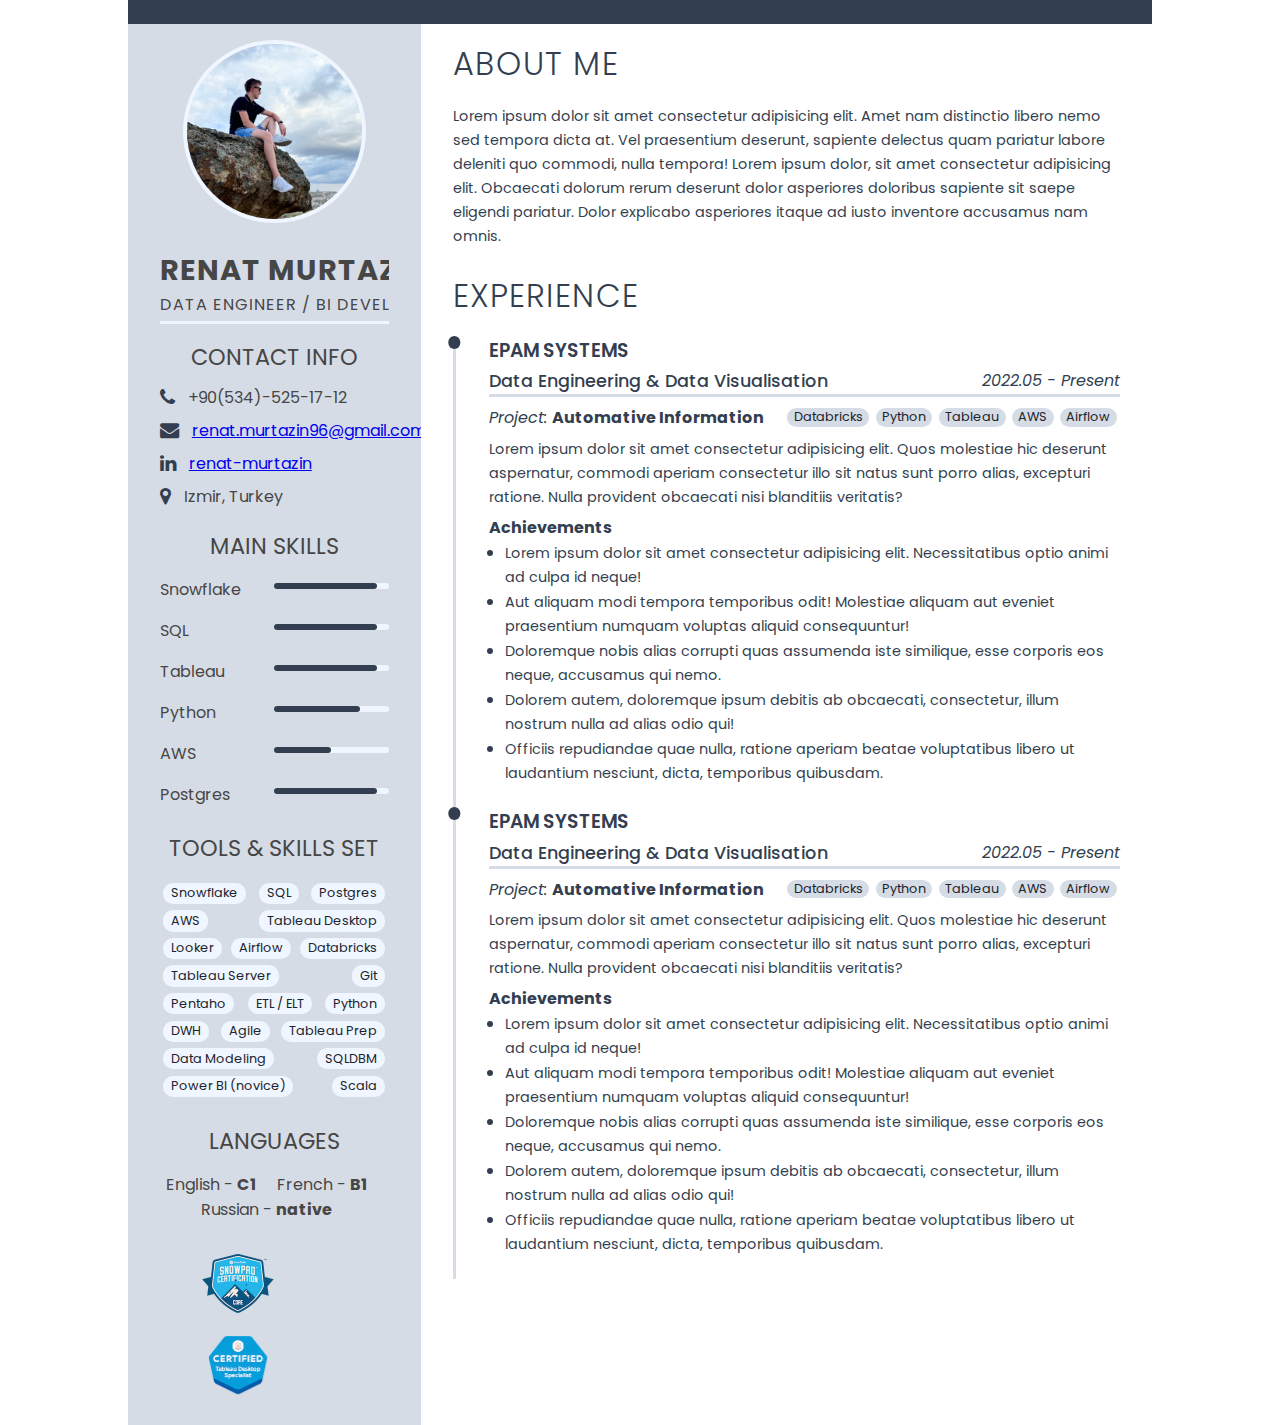
==== index.html @ 945ac228 "Init commit" ====
<!DOCTYPE html>
<html lang="en">

<head>
    <meta charset="UTF-8">
    <meta name="viewport" content="width=device-width, initial-scale=1.0">
    <title>Renat Murtazin</title>
    <!-- Fonts integration -->
    <link rel="preconnect" href="https://fonts.googleapis.com">
    <link rel="preconnect" href="https://fonts.gstatic.com" crossorigin>
    <link href="https://fonts.googleapis.com/css2?family=Poppins:wght@100;300;400;600&display=swap" rel="stylesheet">
    <!-- Icons integration -->
    <link rel="stylesheet" href="https://cdnjs.cloudflare.com/ajax/libs/font-awesome/4.7.0/css/font-awesome.min.css">
    <!-- Styles integration -->
    <link rel="stylesheet" href="style.css">
</head>

<body>
    <header class="header-line"></header>
    <main class="main-content">
        <section class="left-section">
            <div class="left-content">
                <!-- Profile -->
                <div class="profile">
                    <div class="image">
                        <img src="avatar.png" alt="">
                    </div>
                    <h2 class="name">Renat Murtazin</h2>
                    <p class="career">Data Engineer / BI Developer</p>
                </div>
                <!-- Contact Details -->
                <div class="contact-info">
                    <h3 class="main-title">Contact Info</h3>
                    <ul>
                        <li>
                            <i class="fa fa-phone"></i>
                            +90(534)-525-17-12
                        </li>
                        <li>
                            <i class="fa fa-envelope"></i>
                            <a class="link" href="mailto:renat.murtazin96@gmail.com">renat.murtazin96@gmail.com</a>
                        </li>
                        <li>
                            <i class="fa fa-linkedin"></i>
                            <a class="link" href="https://www.linkedin.com/in/renat-murtazin/"
                                target="_blank">renat-murtazin</a>
                        </li>
                        <li>
                            <i class="fa fa-map-marker"></i>
                            Izmir, Turkey
                        </li>
                    </ul>
                </div>
                <!-- Main Skills -->
                <div class="top-skills-section">
                    <h3 class="main-title">MAIN SKILLS</h3>
                    <ul>
                        <li>
                            <p class="skill-title">Snowflake</p>
                            <div class="progress-bar">
                                <div class="actual-progress" style="width: 90%;"></div>
                            </div>
                        </li>
                        <li>
                            <p class="skill-title">SQL</p>
                            <div class="progress-bar">
                                <div class="actual-progress" style="width: 90%;"></div>
                            </div>
                        </li>
                        <li>
                            <p class="skill-title">Tableau</p>
                            <div class="progress-bar">
                                <div class="actual-progress" style="width: 90%;"></div>
                            </div>
                        </li>
                        <li>
                            <p class="skill-title">Python</p>
                            <div class="progress-bar">
                                <div class="actual-progress" style="width: 75%;"></div>
                            </div>
                        </li>
                        <li>
                            <p class="skill-title">AWS</p>
                            <div class="progress-bar">
                                <div class="actual-progress" style="width: 50%;"></div>
                            </div>
                        </li>
                        <li>
                            <p class="skill-title">Postgres</p>
                            <div class="progress-bar">
                                <div class="actual-progress" style="width: 90%;"></div>
                            </div>
                        </li>
                    </ul>
                </div>
                <!-- Tools and Skills Set -->
                <div class="tools-skills-section">
                    <h3 class="main-title">TOOLS & SKILLS SET</h3>
                    <div class="tool-set">
                        <div class="skill">Snowflake</div>
                        <div class="skill">SQL</div>
                        <div class="skill">Postgres</div>
                        <div class="skill">AWS</div>
                        <div class="skill">Tableau Desktop</div>
                        <div class="skill">Looker</div>
                        <div class="skill">Airflow</div>
                        <div class="skill">Databricks</div>
                        <div class="skill">Tableau Server</div>
                        <div class="skill">Git</div>
                        <div class="skill">Pentaho</div>
                        <div class="skill">ETL / ELT</div>
                        <div class="skill">Python</div>
                        <div class="skill">DWH</div>
                        <div class="skill">Agile</div>
                        <div class="skill">Tableau Prep</div>
                        <div class="skill">Data Modeling</div>
                        <div class="skill">SQLDBM</div>
                        <div class="skill">Power BI (novice)</div>
                        <div class="skill">Scala</div>
                    </div>
                </div>
                <!-- Languages -->
                <div class="languages-section">
                    <h3 class="main-title">LANGUAGES</h3>
                    <div class="language-container">
                        <p class="language">English - <strong>C1</strong></p>
                        <p class="language">French - <strong>B1</strong></p>
                        <p class="language">Russian - <strong>native</strong></p>
                    </div>
                </div>
                <div class="certification">
                    <a href="https://www.credly.com/badges/d970f840-b7ed-4d6d-bc58-44cd610a2c75/public_url"
                        target="_blank"><img src="img/snowpro.png" alt=""></a>
                    <a href="https://www.credly.com/badges/ca4b34db-0f32-4adc-8e90-5223f7c48085/public_url"
                        target="_blank"><img src="img/tableau.png" alt=""></a>
                </div>
            </div>
        </section>
        <!-- Main Section -->
        <section class="right-section">
            <div class="right-main-content">
                <!-- About Me -->
                <section class="about sect">
                    <h2 class="right-title">ABOUT ME</h2>
                    <p class="para">
                        Lorem ipsum dolor sit amet consectetur adipisicing elit. Amet nam distinctio libero nemo sed
                        tempora dicta at. Vel praesentium deserunt, sapiente delectus quam pariatur labore deleniti quo
                        commodi, nulla tempora! Lorem ipsum dolor, sit amet consectetur adipisicing elit. Obcaecati
                        dolorum rerum deserunt dolor asperiores doloribus sapiente sit saepe eligendi pariatur. Dolor
                        explicabo asperiores itaque ad iusto inventore accusamus nam omnis.
                    </p>
                </section>
                <!-- Experience -->
                <section class="experience sect">
                    <h2 class="right-title">EXPERIENCE</h2>
                    <!-- project 1 -->
                    <div class="project-wrapper">
                        <div class="timeline">
                            <h3 class="company-name">EPAM SYSTEMS</h3>
                            <div class="project-intro">
                                <p class="job-title"> Data Engineering & Data Visualisation</p>
                                <p class="proj-time">2022.05 - Present</p>
                            </div>
                            <div class="proj-desc">
                                <p class="job-desc"><span class="job-desc-word">Project: </span><strong>Automative
                                        Information</strong></p>
                                <div class="stack">
                                    <div class="tool">Databricks</div>
                                    <div class="tool">Python</div>
                                    <div class="tool">Tableau</div>
                                    <div class="tool">AWS</div>
                                    <div class="tool">Airflow</div>
                                </div>
                            </div>
                            <p class="para about-proj">Lorem ipsum dolor sit amet consectetur adipisicing elit. Quos
                                molestiae hic deserunt aspernatur, commodi aperiam consectetur illo sit natus sunt porro
                                alias, excepturi ratione. Nulla provident obcaecati nisi blanditiis veritatis?</p>
                            <h4>Achievements</h4>
                            <div class="achievements">
                                <ul>
                                    <li>
                                        <p class="para">Lorem ipsum dolor sit amet consectetur adipisicing elit.
                                            Necessitatibus optio animi ad culpa id neque!</p>
                                    </li>
                                    <li>
                                        <p class="para">Aut aliquam modi tempora temporibus odit! Molestiae aliquam aut
                                            eveniet praesentium numquam voluptas aliquid consequuntur!</p>
                                    </li>
                                    <li>
                                        <p class="para">Doloremque nobis alias corrupti quas assumenda iste similique,
                                            esse
                                            corporis eos neque, accusamus qui nemo.</p>
                                    </li>
                                    <li>
                                        <p class="para">Dolorem autem, doloremque ipsum debitis ab obcaecati,
                                            consectetur,
                                            illum nostrum nulla ad alias odio qui!</p>
                                    </li>
                                    <li>
                                        <p class="para">Officiis repudiandae quae nulla, ratione aperiam beatae
                                            voluptatibus
                                            libero ut laudantium nesciunt, dicta, temporibus quibusdam.</p>
                                    </li>
                                </ul>
                            </div>

                        </div>
                    </div>
                    <!-- project 2 -->
                    <div class="timeline">
                        <h3 class="company-name">EPAM SYSTEMS</h3>
                        <div class="project-intro">
                            <p class="job-title"> Data Engineering & Data Visualisation</p>
                            <p class="proj-time">2022.05 - Present</p>
                        </div>
                        <div class="proj-desc">
                            <p class="job-desc"><span class="job-desc-word">Project: </span><strong>Automative
                                    Information</strong></p>
                            <div class="stack">
                                <div class="tool">Databricks</div>
                                <div class="tool">Python</div>
                                <div class="tool">Tableau</div>
                                <div class="tool">AWS</div>
                                <div class="tool">Airflow</div>
                            </div>
                        </div>
                        <p class="para about-proj">Lorem ipsum dolor sit amet consectetur adipisicing elit. Quos
                            molestiae hic deserunt aspernatur, commodi aperiam consectetur illo sit natus sunt porro
                            alias, excepturi ratione. Nulla provident obcaecati nisi blanditiis veritatis?</p>
                        <h4>Achievements</h4>
                        <div class="achievements">
                            <ul>
                                <li>
                                    <p class="para">Lorem ipsum dolor sit amet consectetur adipisicing elit.
                                        Necessitatibus optio animi ad culpa id neque!</p>
                                </li>
                                <li>
                                    <p class="para">Aut aliquam modi tempora temporibus odit! Molestiae aliquam aut
                                        eveniet praesentium numquam voluptas aliquid consequuntur!</p>
                                </li>
                                <li>
                                    <p class="para">Doloremque nobis alias corrupti quas assumenda iste similique, esse
                                        corporis eos neque, accusamus qui nemo.</p>
                                </li>
                                <li>
                                    <p class="para">Dolorem autem, doloremque ipsum debitis ab obcaecati, consectetur,
                                        illum nostrum nulla ad alias odio qui!</p>
                                </li>
                                <li>
                                    <p class="para">Officiis repudiandae quae nulla, ratione aperiam beatae voluptatibus
                                        libero ut laudantium nesciunt, dicta, temporibus quibusdam.</p>
                                </li>
                            </ul>
                        </div>

                    </div>
                </section>
            </div>
        </section>
    </main>
</body>

</html>
---- style.css ----
* {
    padding: 0;
    margin: 0;
    box-sizing: border-box;
    list-style: none;
}

body {
    background-color: #fff;
    font-family: 'Poppins', sans-serif;
}

.header-line {
    width: 80%;
    height: 1.5em;
    margin: auto;
    background-color: #333F50;
}

.main-content {
    min-height: 100vh;
    width: 80%;
    margin: auto;
    display: grid;
    grid-template-columns: repeat(7, 1fr);
}

.left-section {
    grid-column: span 2;
    background-color: #D6DCE5;
    color: #464646
}

.left-content {
    padding: 1rem 2rem;
}

.image {
    width: 100%;
    text-align: center;
}

.profile {
    width: 100%;
    white-space: nowrap;
    max-width: 100%;
    overflow: hidden;
    border-bottom: 3px solid #eff6ff;
}


.profile img {
    width: 80%;
    border-radius: 50%;
    border: 4px solid #eff6ff;
}

.name {
    font-size: 1.8rem;
    color: #464646;
    text-align: center;
    text-transform: uppercase;
    letter-spacing: 1px;
    padding-top: 1.2rem;
}

.career {
    font-size: 1rem;
    text-align: center;
    text-transform: uppercase;
    letter-spacing: 1px;
    color: #464646;
    padding-bottom: 0.25rem;

}

.right-section {
    background-color: #fff;
    height: 100%;
    grid-column: span 5;
}

.main-title {
    font-size: 1.4rem;
    color: #464646;
    text-transform: uppercase;
    font-weight: 400;
    text-align: center;
    padding-top: 1rem;
    padding-bottom: 0.4rem;
}

.contact-info ul li {
    padding: 0.25rem 0;
    display: flex;
    align-items: center;
}

.contact-info ul li i {
    padding-right: 0.8rem;
    font-size: 1.2rem;
    color: #333F50;
}

.top-skills-section ul li {
    display: grid;
    grid-template-columns: repeat(2, 1fr);
    padding: 0.5rem 0;
}

.progress-bar {
    width: 100%;
    height: 0.4rem;
    background-color: #eff6ff;
    position: relative;
    border-radius: 20px;
    margin-top: 5%;
}

.actual-progress {
    position: absolute;
    background-color: #333F50;
    left: 0;
    border-radius: 20px;
    height: 100%;
}

.tool-set {
    padding: 0.5rem 0;
    display: flex;
    flex-wrap: wrap;
    justify-content: space-between;
}

.skill {
    background-color: #eff6ff;
    border-radius: 10px;
    font-size: 0.8rem;
    padding: 0.1rem 0.5rem;
    margin: 0.2rem;
    color: #1d242e;
}

.languages-section {
    margin-bottom: 20px;
}

.language-container {
    display: flex;
    flex-wrap: wrap;
    justify-content: space-around;
    padding: 0.5rem 0.2rem;
}

.language {
    margin-right: 1rem;
}

.proficiency-level {
    background-color: #eff6ff;
    border-radius: 10px;
    font-size: 0.8rem;
    padding: 0.1rem 0.5rem;
    margin: 0.2rem;
}

.certification {
    display: flex;
    justify-content: center;
    flex-wrap: wrap;
}

.certification img {
    max-width: 50%;
    height: auto;
}

/* Right Section Styles */
.right-main-content {
    padding: 1rem 2rem;
}

.sect {
    padding-bottom: 2rem;
}

.right-title {
    font-weight: 350;
    /* font-size: 2rem; */
    color: #333F50;
    font-size: 2rem;
    margin-bottom: 1rem;
    letter-spacing: 1px;
}


.para {
    line-height: 1.5rem;
    font-size: 0.9rem;
    color: #333F50;
}

.about {
    padding-bottom: 1.5rem;
}

/* Experience Styles */
/* .project-wrapper {
    border-left: 3px solid #D6DCE5;
    position: relative;
} */

.timeline {
    padding-left: 2.1rem;
    color: #333F50;
    padding-bottom: 1.4rem;
    border-left: 3px solid #D6DCE5;
    position: relative;
}

.timeline::before {
    content: "";
    position: absolute;
    width: 0.8rem;
    height: 0.8rem;
    background-color: #333F50;
    border-radius: 50%;
    transform: translateX(-60%);
    left: 0;
}

.company-name {
    font-weight: 600;
    padding-bottom: 0.2rem;
}

.project-intro {
    display: flex;
    justify-content: space-between;
    border-bottom: 3px solid #D6DCE5;
    margin-bottom: 0.5rem;
}

.job-title {
    font-weight: 500;
    font-size: 1.1rem;
}

.job-desc-word,
.proj-time {
    font-style: italic;
}

.proj-desc {
    padding-bottom: 0.4rem;
    display: flex;
    justify-content: space-between;
}

.stack {
    display: flex;
    justify-content: start;
    flex-wrap: wrap;
}

.tool {
    border-radius: 10px;
    background-color: #D6DCE5;
    margin: 0.2rem;
    padding: 0 0.4rem;
    font-size: 0.8rem;
    color: #1d242e;
}

.about-proj {
    padding-bottom: 0.4rem;
}

.achievements ul li {
    list-style-type: disc;
    color: #333F50;
}

.achievements ul {
    margin-left: 1rem;
}
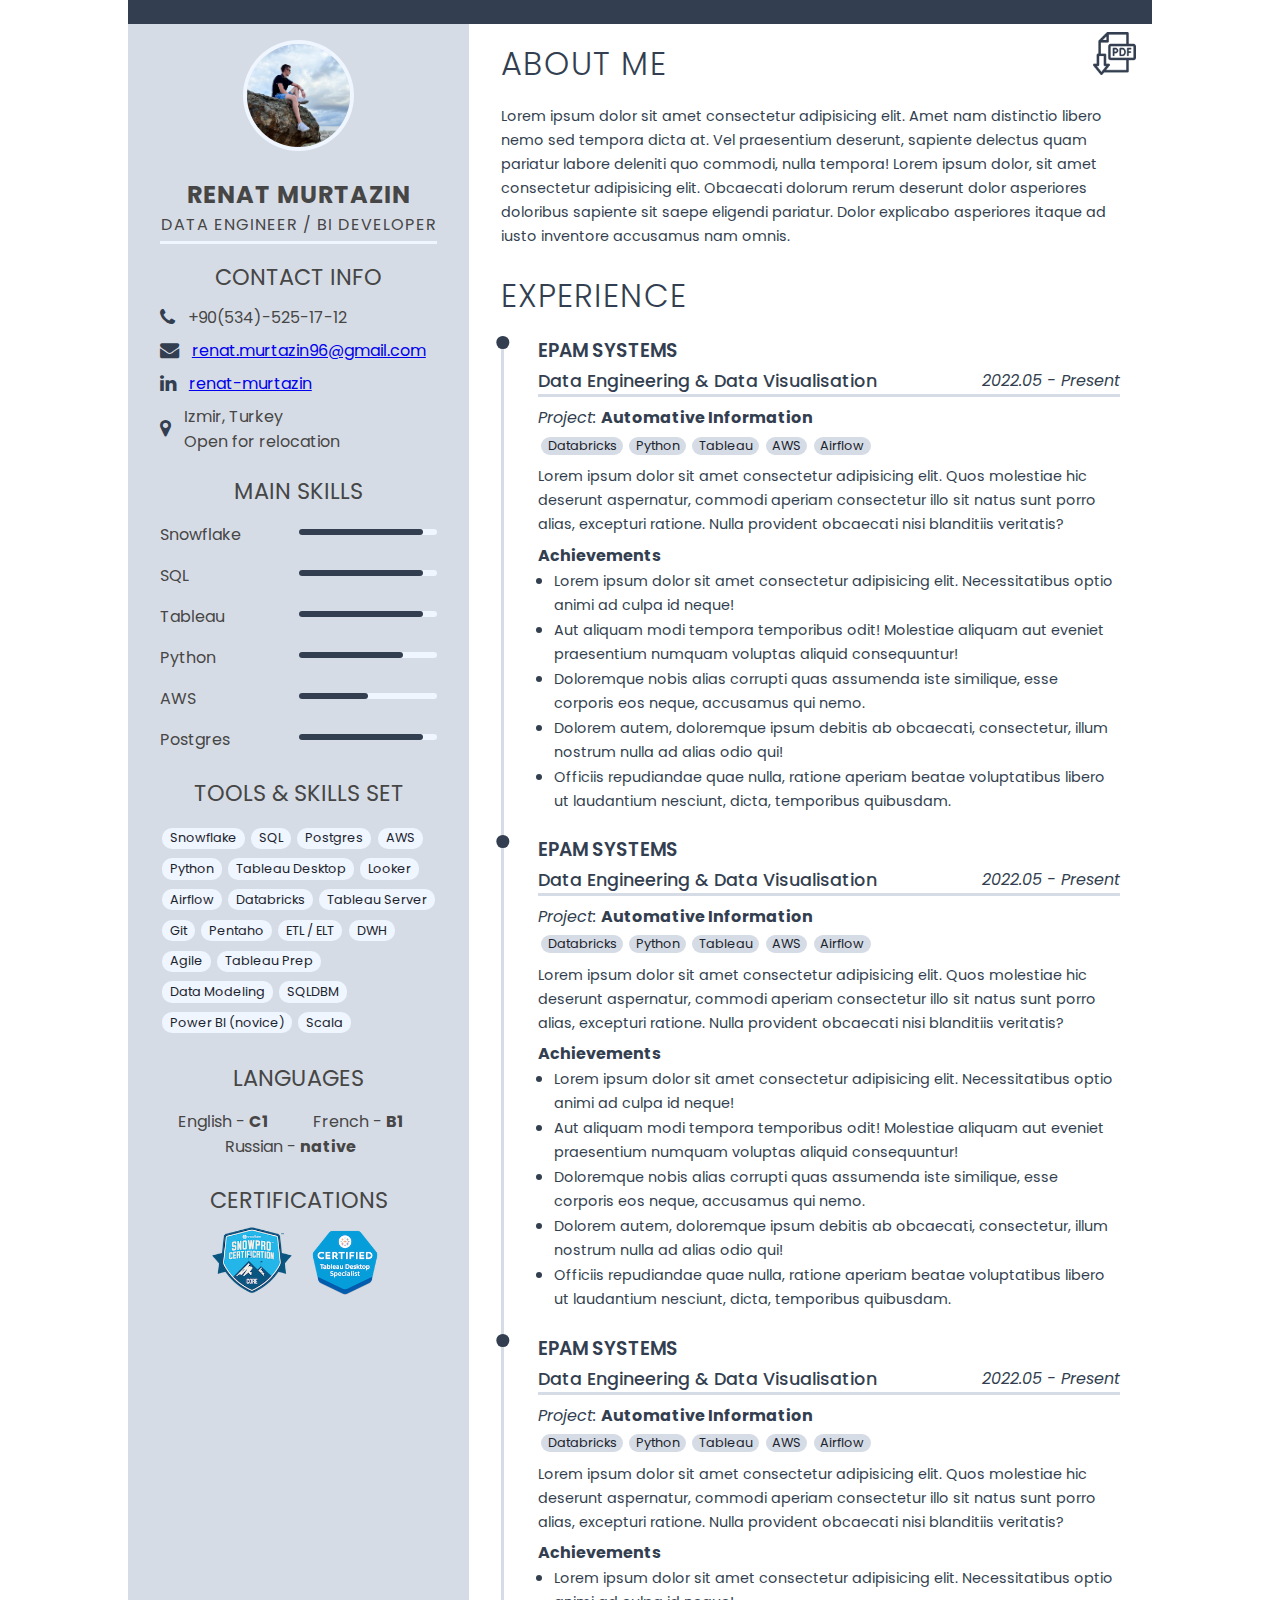
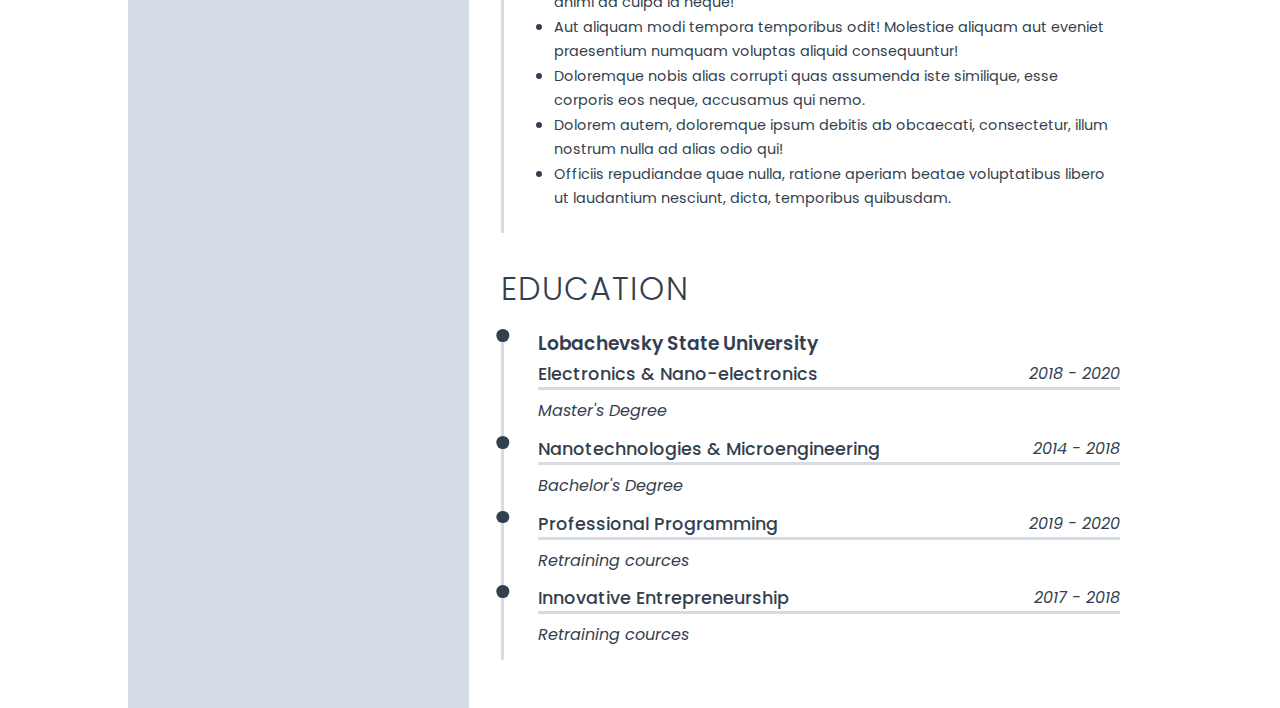
==== commit 9a3a9ab6: "Add printing option" ====
--- a/index.html
+++ b/index.html
@@ -16,7 +16,14 @@
 </head>
 
 <body>
-    <header class="header-line"></header>
+    <header class="header-line">
+        <div class="export">
+            <div class="btn" id="saveButton">
+                <img src="/img/export.png" alt="Export to PDF">
+            </div>
+        </div>
+    </header>
+
     <main class="main-content">
         <section class="left-section">
             <div class="left-content">
@@ -28,112 +35,123 @@
                     <h2 class="name">Renat Murtazin</h2>
                     <p class="career">Data Engineer / BI Developer</p>
                 </div>
-                <!-- Contact Details -->
-                <div class="contact-info">
-                    <h3 class="main-title">Contact Info</h3>
-                    <ul>
-                        <li>
-                            <i class="fa fa-phone"></i>
-                            +90(534)-525-17-12
-                        </li>
-                        <li>
-                            <i class="fa fa-envelope"></i>
-                            <a class="link" href="mailto:renat.murtazin96@gmail.com">renat.murtazin96@gmail.com</a>
-                        </li>
-                        <li>
-                            <i class="fa fa-linkedin"></i>
-                            <a class="link" href="https://www.linkedin.com/in/renat-murtazin/"
-                                target="_blank">renat-murtazin</a>
-                        </li>
-                        <li>
-                            <i class="fa fa-map-marker"></i>
-                            Izmir, Turkey
-                        </li>
-                    </ul>
+                <div class="print-intro-wrapper">
+                    <!-- Contact Details -->
+                    <div class="contact-info" id="contacts">
+                        <h3 class="main-title">Contact Info</h3>
+                        <ul>
+                            <li>
+                                <i class="fa fa-phone"></i>
+                                +90(534)-525-17-12
+                            </li>
+                            <li>
+                                <i class="fa fa-envelope"></i>
+                                <a class="link" href="mailto:renat.murtazin96@gmail.com">renat.murtazin96@gmail.com</a>
+                            </li>
+                            <li>
+                                <i class="fa fa-linkedin"></i>
+                                <a class="link" href="https://www.linkedin.com/in/renat-murtazin/"
+                                    target="_blank">renat-murtazin</a>
+                            </li>
+                            <li>
+                                <i class="fa fa-map-marker"></i>
+                                <span>Izmir, Turkey<br>Open for relocation</span>
+                            </li>
+                        </ul>
+                    </div>
+                    <!-- Main Skills -->
+                    <div class="top-skills-section" id="topSkills">
+                        <h3 class="main-title">MAIN SKILLS</h3>
+                        <ul>
+                            <li>
+                                <p class="skill-title">Snowflake <span class="show-cert-in-skill"> (SnowPRO
+                                        Certified)</span>
+                                </p>
+                                <div class="progress-bar">
+                                    <div class="actual-progress" style="width: 90%;"></div>
+                                </div>
+                            </li>
+                            <li>
+                                <p class="skill-title">SQL</p>
+                                <div class="progress-bar">
+                                    <div class="actual-progress" style="width: 90%;"></div>
+                                </div>
+                            </li>
+                            <li>
+                                <p class="skill-title">Tableau <span class="show-cert-in-skill"> (Tableau Desk
+                                        Certified)</span></p>
+                                <div class="progress-bar">
+                                    <div class="actual-progress" style="width: 90%;"></div>
+                                </div>
+                            </li>
+                            <li>
+                                <p class="skill-title">Python</p>
+                                <div class="progress-bar">
+                                    <div class="actual-progress" style="width: 75%;"></div>
+                                </div>
+                            </li>
+                            <li>
+                                <p class="skill-title">AWS</p>
+                                <div class="progress-bar">
+                                    <div class="actual-progress" style="width: 50%;"></div>
+                                </div>
+                            </li>
+                            <li>
+                                <p class="skill-title">Postgres</p>
+                                <div class="progress-bar">
+                                    <div class="actual-progress" style="width: 90%;"></div>
+                                </div>
+                            </li>
+                        </ul>
+                    </div>
+                    <!-- Tools and Skills Set -->
+                    <div class="tools-skills-section" id="skillSet">
+                        <h3 class="main-title">TOOLS & SKILLS SET</h3>
+                        <div class="tool-set">
+                            <div class="skill">Snowflake</div>
+                            <div class="skill">SQL</div>
+                            <div class="skill">Postgres</div>
+                            <div class="skill">AWS</div>
+                            <div class="skill">Python</div>
+                            <div class="skill">Tableau Desktop</div>
+                            <div class="skill">Looker</div>
+                            <div class="skill">Airflow</div>
+                            <div class="skill">Databricks</div>
+                            <div class="skill">Tableau Server</div>
+                            <div class="skill">Git</div>
+                            <div class="skill">Pentaho</div>
+                            <div class="skill">ETL / ELT</div>
+                            <div class="skill">DWH</div>
+                            <div class="skill">Agile</div>
+                            <div class="skill">Tableau Prep</div>
+                            <div class="skill">Data Modeling</div>
+                            <div class="skill">SQLDBM</div>
+                            <div class="skill">Power BI (novice)</div>
+                            <div class="skill">Scala</div>
+                        </div>
+                    </div>
+                    <!-- Languages -->
+                    <div class="languages-section" id="languages">
+                        <h3 class="main-title">LANGUAGES</h3>
+                        <div class="language-container">
+                            <p class="language">English - <strong>C1</strong></p>
+                            <p class="language">French - <strong>B1</strong></p>
+                            <p class="language">Russian - <strong>native</strong></p>
+                        </div>
+                    </div>
+                    <div class="certifications-section" id="certifications">
+                        <h3 class="main-title">CERTIFICATIONS</h3>
+                        <div class="certification">
+                            <a href="https://www.credly.com/badges/d970f840-b7ed-4d6d-bc58-44cd610a2c75/public_url"
+                                target="_blank"><img src="img/snowpro.png" alt="Snowflake (SnowPRO)"></a>
+                            <a href="https://www.credly.com/badges/ca4b34db-0f32-4adc-8e90-5223f7c48085/public_url"
+                                target="_blank"><img src="img/tableau.png" alt="Tablea Desktop Specialist"></a>
+                            <span class="show-cert-text">Snowflake SnowPro</span>
+                            <span class="show-cert-text">Tableau Desktop Specialist</span>
+                        </div>
+                    </div>
                 </div>
-                <!-- Main Skills -->
-                <div class="top-skills-section">
-                    <h3 class="main-title">MAIN SKILLS</h3>
-                    <ul>
-                        <li>
-                            <p class="skill-title">Snowflake</p>
-                            <div class="progress-bar">
-                                <div class="actual-progress" style="width: 90%;"></div>
-                            </div>
-                        </li>
-                        <li>
-                            <p class="skill-title">SQL</p>
-                            <div class="progress-bar">
-                                <div class="actual-progress" style="width: 90%;"></div>
-                            </div>
-                        </li>
-                        <li>
-                            <p class="skill-title">Tableau</p>
-                            <div class="progress-bar">
-                                <div class="actual-progress" style="width: 90%;"></div>
-                            </div>
-                        </li>
-                        <li>
-                            <p class="skill-title">Python</p>
-                            <div class="progress-bar">
-                                <div class="actual-progress" style="width: 75%;"></div>
-                            </div>
-                        </li>
-                        <li>
-                            <p class="skill-title">AWS</p>
-                            <div class="progress-bar">
-                                <div class="actual-progress" style="width: 50%;"></div>
-                            </div>
-                        </li>
-                        <li>
-                            <p class="skill-title">Postgres</p>
-                            <div class="progress-bar">
-                                <div class="actual-progress" style="width: 90%;"></div>
-                            </div>
-                        </li>
-                    </ul>
-                </div>
-                <!-- Tools and Skills Set -->
-                <div class="tools-skills-section">
-                    <h3 class="main-title">TOOLS & SKILLS SET</h3>
-                    <div class="tool-set">
-                        <div class="skill">Snowflake</div>
-                        <div class="skill">SQL</div>
-                        <div class="skill">Postgres</div>
-                        <div class="skill">AWS</div>
-                        <div class="skill">Tableau Desktop</div>
-                        <div class="skill">Looker</div>
-                        <div class="skill">Airflow</div>
-                        <div class="skill">Databricks</div>
-                        <div class="skill">Tableau Server</div>
-                        <div class="skill">Git</div>
-                        <div class="skill">Pentaho</div>
-                        <div class="skill">ETL / ELT</div>
-                        <div class="skill">Python</div>
-                        <div class="skill">DWH</div>
-                        <div class="skill">Agile</div>
-                        <div class="skill">Tableau Prep</div>
-                        <div class="skill">Data Modeling</div>
-                        <div class="skill">SQLDBM</div>
-                        <div class="skill">Power BI (novice)</div>
-                        <div class="skill">Scala</div>
-                    </div>
-                </div>
-                <!-- Languages -->
-                <div class="languages-section">
-                    <h3 class="main-title">LANGUAGES</h3>
-                    <div class="language-container">
-                        <p class="language">English - <strong>C1</strong></p>
-                        <p class="language">French - <strong>B1</strong></p>
-                        <p class="language">Russian - <strong>native</strong></p>
-                    </div>
-                </div>
-                <div class="certification">
-                    <a href="https://www.credly.com/badges/d970f840-b7ed-4d6d-bc58-44cd610a2c75/public_url"
-                        target="_blank"><img src="img/snowpro.png" alt=""></a>
-                    <a href="https://www.credly.com/badges/ca4b34db-0f32-4adc-8e90-5223f7c48085/public_url"
-                        target="_blank"><img src="img/tableau.png" alt=""></a>
-                </div>
+
             </div>
         </section>
         <!-- Main Section -->
@@ -154,59 +172,6 @@
                 <section class="experience sect">
                     <h2 class="right-title">EXPERIENCE</h2>
                     <!-- project 1 -->
-                    <div class="project-wrapper">
-                        <div class="timeline">
-                            <h3 class="company-name">EPAM SYSTEMS</h3>
-                            <div class="project-intro">
-                                <p class="job-title"> Data Engineering & Data Visualisation</p>
-                                <p class="proj-time">2022.05 - Present</p>
-                            </div>
-                            <div class="proj-desc">
-                                <p class="job-desc"><span class="job-desc-word">Project: </span><strong>Automative
-                                        Information</strong></p>
-                                <div class="stack">
-                                    <div class="tool">Databricks</div>
-                                    <div class="tool">Python</div>
-                                    <div class="tool">Tableau</div>
-                                    <div class="tool">AWS</div>
-                                    <div class="tool">Airflow</div>
-                                </div>
-                            </div>
-                            <p class="para about-proj">Lorem ipsum dolor sit amet consectetur adipisicing elit. Quos
-                                molestiae hic deserunt aspernatur, commodi aperiam consectetur illo sit natus sunt porro
-                                alias, excepturi ratione. Nulla provident obcaecati nisi blanditiis veritatis?</p>
-                            <h4>Achievements</h4>
-                            <div class="achievements">
-                                <ul>
-                                    <li>
-                                        <p class="para">Lorem ipsum dolor sit amet consectetur adipisicing elit.
-                                            Necessitatibus optio animi ad culpa id neque!</p>
-                                    </li>
-                                    <li>
-                                        <p class="para">Aut aliquam modi tempora temporibus odit! Molestiae aliquam aut
-                                            eveniet praesentium numquam voluptas aliquid consequuntur!</p>
-                                    </li>
-                                    <li>
-                                        <p class="para">Doloremque nobis alias corrupti quas assumenda iste similique,
-                                            esse
-                                            corporis eos neque, accusamus qui nemo.</p>
-                                    </li>
-                                    <li>
-                                        <p class="para">Dolorem autem, doloremque ipsum debitis ab obcaecati,
-                                            consectetur,
-                                            illum nostrum nulla ad alias odio qui!</p>
-                                    </li>
-                                    <li>
-                                        <p class="para">Officiis repudiandae quae nulla, ratione aperiam beatae
-                                            voluptatibus
-                                            libero ut laudantium nesciunt, dicta, temporibus quibusdam.</p>
-                                    </li>
-                                </ul>
-                            </div>
-
-                        </div>
-                    </div>
-                    <!-- project 2 -->
                     <div class="timeline">
                         <h3 class="company-name">EPAM SYSTEMS</h3>
                         <div class="project-intro">
@@ -239,6 +204,57 @@
                                         eveniet praesentium numquam voluptas aliquid consequuntur!</p>
                                 </li>
                                 <li>
+                                    <p class="para">Doloremque nobis alias corrupti quas assumenda iste similique,
+                                        esse
+                                        corporis eos neque, accusamus qui nemo.</p>
+                                </li>
+                                <li>
+                                    <p class="para">Dolorem autem, doloremque ipsum debitis ab obcaecati,
+                                        consectetur,
+                                        illum nostrum nulla ad alias odio qui!</p>
+                                </li>
+                                <li>
+                                    <p class="para">Officiis repudiandae quae nulla, ratione aperiam beatae
+                                        voluptatibus
+                                        libero ut laudantium nesciunt, dicta, temporibus quibusdam.</p>
+                                </li>
+                            </ul>
+                        </div>
+
+                    </div>
+                    <!-- project 2 -->
+                    <div class="timeline">
+                        <h3 class="company-name">EPAM SYSTEMS</h3>
+                        <div class="project-intro">
+                            <p class="job-title">Data Engineering & Data Visualisation</p>
+                            <p class="proj-time">2022.05 - Present</p>
+                        </div>
+                        <div class="proj-desc">
+                            <p class="job-desc"><span class="job-desc-word">Project: </span><strong>Automative
+                                    Information</strong></p>
+                            <div class="stack">
+                                <div class="tool">Databricks</div>
+                                <div class="tool">Python</div>
+                                <div class="tool">Tableau</div>
+                                <div class="tool">AWS</div>
+                                <div class="tool">Airflow</div>
+                            </div>
+                        </div>
+                        <p class="para about-proj">Lorem ipsum dolor sit amet consectetur adipisicing elit. Quos
+                            molestiae hic deserunt aspernatur, commodi aperiam consectetur illo sit natus sunt porro
+                            alias, excepturi ratione. Nulla provident obcaecati nisi blanditiis veritatis?</p>
+                        <h4>Achievements</h4>
+                        <div class="achievements">
+                            <ul>
+                                <li>
+                                    <p class="para">Lorem ipsum dolor sit amet consectetur adipisicing elit.
+                                        Necessitatibus optio animi ad culpa id neque!</p>
+                                </li>
+                                <li>
+                                    <p class="para">Aut aliquam modi tempora temporibus odit! Molestiae aliquam aut
+                                        eveniet praesentium numquam voluptas aliquid consequuntur!</p>
+                                </li>
+                                <li>
                                     <p class="para">Doloremque nobis alias corrupti quas assumenda iste similique, esse
                                         corporis eos neque, accusamus qui nemo.</p>
                                 </li>
@@ -252,12 +268,106 @@
                                 </li>
                             </ul>
                         </div>
-
+                    </div>
+                    <!-- project 3 -->
+                    <div class="timeline">
+                        <h3 class="company-name">EPAM SYSTEMS</h3>
+                        <div class="project-intro">
+                            <p class="job-title">Data Engineering & Data Visualisation</p>
+                            <p class="proj-time">2022.05 - Present</p>
+                        </div>
+                        <div class="proj-desc">
+                            <p class="job-desc"><span class="job-desc-word">Project: </span><strong>Automative
+                                    Information</strong></p>
+                            <div class="stack">
+                                <div class="tool">Databricks</div>
+                                <div class="tool">Python</div>
+                                <div class="tool">Tableau</div>
+                                <div class="tool">AWS</div>
+                                <div class="tool">Airflow</div>
+                            </div>
+                        </div>
+                        <p class="para about-proj">Lorem ipsum dolor sit amet consectetur adipisicing elit. Quos
+                            molestiae hic deserunt aspernatur, commodi aperiam consectetur illo sit natus sunt porro
+                            alias, excepturi ratione. Nulla provident obcaecati nisi blanditiis veritatis?</p>
+                        <h4>Achievements</h4>
+                        <div class="achievements">
+                            <ul>
+                                <li>
+                                    <p class="para">Lorem ipsum dolor sit amet consectetur adipisicing elit.
+                                        Necessitatibus optio animi ad culpa id neque!</p>
+                                </li>
+                                <li>
+                                    <p class="para">Aut aliquam modi tempora temporibus odit! Molestiae aliquam aut
+                                        eveniet praesentium numquam voluptas aliquid consequuntur!</p>
+                                </li>
+                                <li>
+                                    <p class="para">Doloremque nobis alias corrupti quas assumenda iste similique, esse
+                                        corporis eos neque, accusamus qui nemo.</p>
+                                </li>
+                                <li>
+                                    <p class="para">Dolorem autem, doloremque ipsum debitis ab obcaecati, consectetur,
+                                        illum nostrum nulla ad alias odio qui!</p>
+                                </li>
+                                <li>
+                                    <p class="para">Officiis repudiandae quae nulla, ratione aperiam beatae voluptatibus
+                                        libero ut laudantium nesciunt, dicta, temporibus quibusdam.</p>
+                                </li>
+                            </ul>
+                        </div>
+                    </div>
+                </section>
+                <!-- Education -->
+                <section class="experience sect">
+                    <h2 class="right-title">EDUCATION</h2>
+                    <!-- Program 1 -->
+                    <div class="timeline tl-ed-padding">
+                        <h3 class="company-name">Lobachevsky State University</h3>
+                        <div class="project-intro">
+                            <p class="job-title">Electronics & Nano-electronics</p>
+                            <p class="proj-time">2018 - 2020</p>
+                        </div>
+                        <div class="proj-desc">
+                            <p class="job-desc-word">Master's Degree</p>
+                        </div>
+
+                    </div>
+                    <!-- Program 2 -->
+                    <div class="timeline tl-ed-padding">
+                        <div class="project-intro">
+                            <p class="job-title">Nanotechnologies &
+                                Microengineering</p>
+                            <p class="proj-time">2014 - 2018</p>
+                        </div>
+                        <div class="proj-desc">
+                            <p class="job-desc-word">Bachelor's Degree</p>
+                        </div>
+                    </div>
+                    <!-- Program 3 -->
+                    <div class="timeline tl-ed-padding">
+                        <div class="project-intro">
+                            <p class="job-title">Professional Programming</p>
+                            <p class="proj-time">2019 - 2020</p>
+                        </div>
+                        <div class="proj-desc">
+                            <p class="job-desc-word">Retraining cources</p>
+                        </div>
+                    </div>
+                    <!-- Program 4 -->
+                    <div class="timeline tl-ed-padding">
+                        <div class="project-intro">
+                            <p class="job-title">Innovative Entrepreneurship</p>
+                            <p class="proj-time">2017 - 2018</p>
+                        </div>
+                        <div class="proj-desc">
+                            <p class="job-desc-word">Retraining cources</p>
+                        </div>
                     </div>
                 </section>
             </div>
         </section>
     </main>
 </body>
+<script src="/script.js" defer></script>
 
 </html>--- a/style.css
+++ b/style.css
@@ -11,24 +11,40 @@
 }
 
 .header-line {
-    width: 80%;
     height: 1.5em;
     margin: auto;
+    max-width: 1024px;
     background-color: #333F50;
-}
+    position: relative;
+}
+
+.export {
+    position: absolute;
+    display: flex;
+    justify-content: center;
+    align-items: center;
+    right: 1rem;
+    margin-top: 2rem;
+
+}
+
+.btn img {
+    width: 2.7rem;
+    cursor: pointer;
+}
+
 
 .main-content {
     min-height: 100vh;
-    width: 80%;
     margin: auto;
+    max-width: 1024px;
     display: grid;
-    grid-template-columns: repeat(7, 1fr);
+    grid-template-columns: 1fr 2fr;
 }
 
 .left-section {
-    grid-column: span 2;
     background-color: #D6DCE5;
-    color: #464646
+    color: #464646;
 }
 
 .left-content {
@@ -46,17 +62,17 @@
     max-width: 100%;
     overflow: hidden;
     border-bottom: 3px solid #eff6ff;
+    align-items: center;
 }
 
 
 .profile img {
-    width: 80%;
+    width: 40%;
     border-radius: 50%;
     border: 4px solid #eff6ff;
 }
 
 .name {
-    font-size: 1.8rem;
     color: #464646;
     text-align: center;
     text-transform: uppercase;
@@ -77,7 +93,7 @@
 .right-section {
     background-color: #fff;
     height: 100%;
-    grid-column: span 5;
+    /* grid-column: span 5; */
 }
 
 .main-title {
@@ -129,7 +145,7 @@
     padding: 0.5rem 0;
     display: flex;
     flex-wrap: wrap;
-    justify-content: space-between;
+    gap: 0.2rem;
 }
 
 .skill {
@@ -137,12 +153,8 @@
     border-radius: 10px;
     font-size: 0.8rem;
     padding: 0.1rem 0.5rem;
-    margin: 0.2rem;
+    margin: 0.2rem 0.1rem;
     color: #1d242e;
-}
-
-.languages-section {
-    margin-bottom: 20px;
 }
 
 .language-container {
@@ -168,11 +180,17 @@
     display: flex;
     justify-content: center;
     flex-wrap: wrap;
+    column-gap: 0.8rem;
 }
 
 .certification img {
-    max-width: 50%;
+    max-width: 80px;
     height: auto;
+}
+
+.show-cert-in-skill,
+.show-cert-text {
+    display: none;
 }
 
 /* Right Section Styles */
@@ -205,10 +223,6 @@
 }
 
 /* Experience Styles */
-/* .project-wrapper {
-    border-left: 3px solid #D6DCE5;
-    position: relative;
-} */
 
 .timeline {
     padding-left: 2.1rem;
@@ -253,13 +267,12 @@
 
 .proj-desc {
     padding-bottom: 0.4rem;
-    display: flex;
-    justify-content: space-between;
 }
 
 .stack {
     display: flex;
     justify-content: start;
+    padding-top: 0.2rem;
     flex-wrap: wrap;
 }
 
@@ -283,4 +296,209 @@
 
 .achievements ul {
     margin-left: 1rem;
+}
+
+.tl-ed-padding {
+    padding-bottom: 0.4rem;
+}
+
+
+/*Media Querries*/
+
+/* @media screen and (max-width:1023px) {} */
+
+@media screen and (max-width:800px) {
+
+    .main-content {
+        flex-direction: column;
+        display: flex;
+    }
+
+    .btn img {
+        width: 2.4rem;
+    }
+
+    .left-content {
+        display: flex;
+        flex-wrap: wrap;
+    }
+
+    .contact-info,
+    .top-skills-section,
+    .certifications-section,
+    .languages-section {
+        width: 100%;
+    }
+
+    .profile img {
+        width: 35%;
+    }
+
+    .contact-info ul {
+        display: flex;
+        flex-wrap: wrap;
+        justify-content: center;
+    }
+
+    .contact-info ul li {
+        padding-left: 2rem;
+        padding-right: 2rem;
+    }
+
+    .top-skills-section ul {
+        display: flex;
+        flex-wrap: wrap;
+        justify-content: center;
+    }
+
+    .progress-bar {
+        padding-left: 2rem;
+        width: 100px;
+    }
+
+    .top-skills-section ul li {
+        padding-left: 2rem;
+        padding-right: 2rem;
+    }
+
+    .tools-skills-section {
+        padding-left: 2rem;
+        padding-right: 2rem;
+        justify-content: space-evenly;
+    }
+
+    .tool-set {
+        justify-content: center;
+    }
+
+}
+
+@media screen and (max-width:390px) {
+    .profile img {
+        width: 50%;
+    }
+
+    .project-intro {
+        display: block;
+    }
+}
+
+@media print {
+
+    .main-content {
+        display: flex;
+        flex-direction: column;
+    }
+
+    .left-content {
+        display: flex;
+        flex-direction: column;
+        background-color: #fff;
+    }
+
+    .print-intro-wrapper {
+        display: grid;
+        grid-template-columns: 1fr 1fr;
+        border-bottom: 1px solid #D6DCE5;
+        padding-bottom: 10px;
+        margin-left: 15px;
+        margin-right: 15px;
+    }
+
+    #contacts {
+        order: 1;
+    }
+
+    #languages {
+        order: 2;
+    }
+
+    #topSkills {
+        order: 3;
+    }
+
+    #skillSet {
+        order: 4;
+    }
+
+    #certifications {
+        order: 5;
+    }
+
+    .language-container {
+        padding-left: 4rem;
+        display: flex;
+    }
+
+    .top-skills-section ul li {
+        display: list-item;
+        padding-top: 0;
+        list-style-type: disc;
+
+    }
+
+    .profile {
+        border-bottom: 1px solid #333F50;
+    }
+
+    .skill {
+        border-radius: 0px;
+        padding: 0;
+        margin: 0;
+        background-color: #fff;
+        font-size: 1rem;
+        position: relative;
+        margin-left: 1rem;
+        color: #333F50;
+    }
+
+    .skill::before {
+        content: "";
+        border-radius: 50%;
+        background-color: #333F50;
+        position: absolute;
+        top: 10px;
+        left: -12px;
+        width: 5.5px;
+        height: 5.5px;
+    }
+
+
+    .show-cert-in-skill {
+        display: inline;
+    }
+
+    .certifications-section,
+    .progress-bar {
+
+        display: none;
+    }
+
+    .image,
+    header,
+    footer {
+        display: none;
+    }
+
+    .certification a,
+    .certification img {
+        display: none;
+    }
+
+    .show-cert-text {
+        display: block;
+    }
+
+    .timeline::before {
+        visibility: hidden;
+    }
+
+    .timeline {
+        border-left: none;
+        padding-left: 0;
+    }
+
+    .right-title {
+        font-size: 1.5rem;
+    }
 }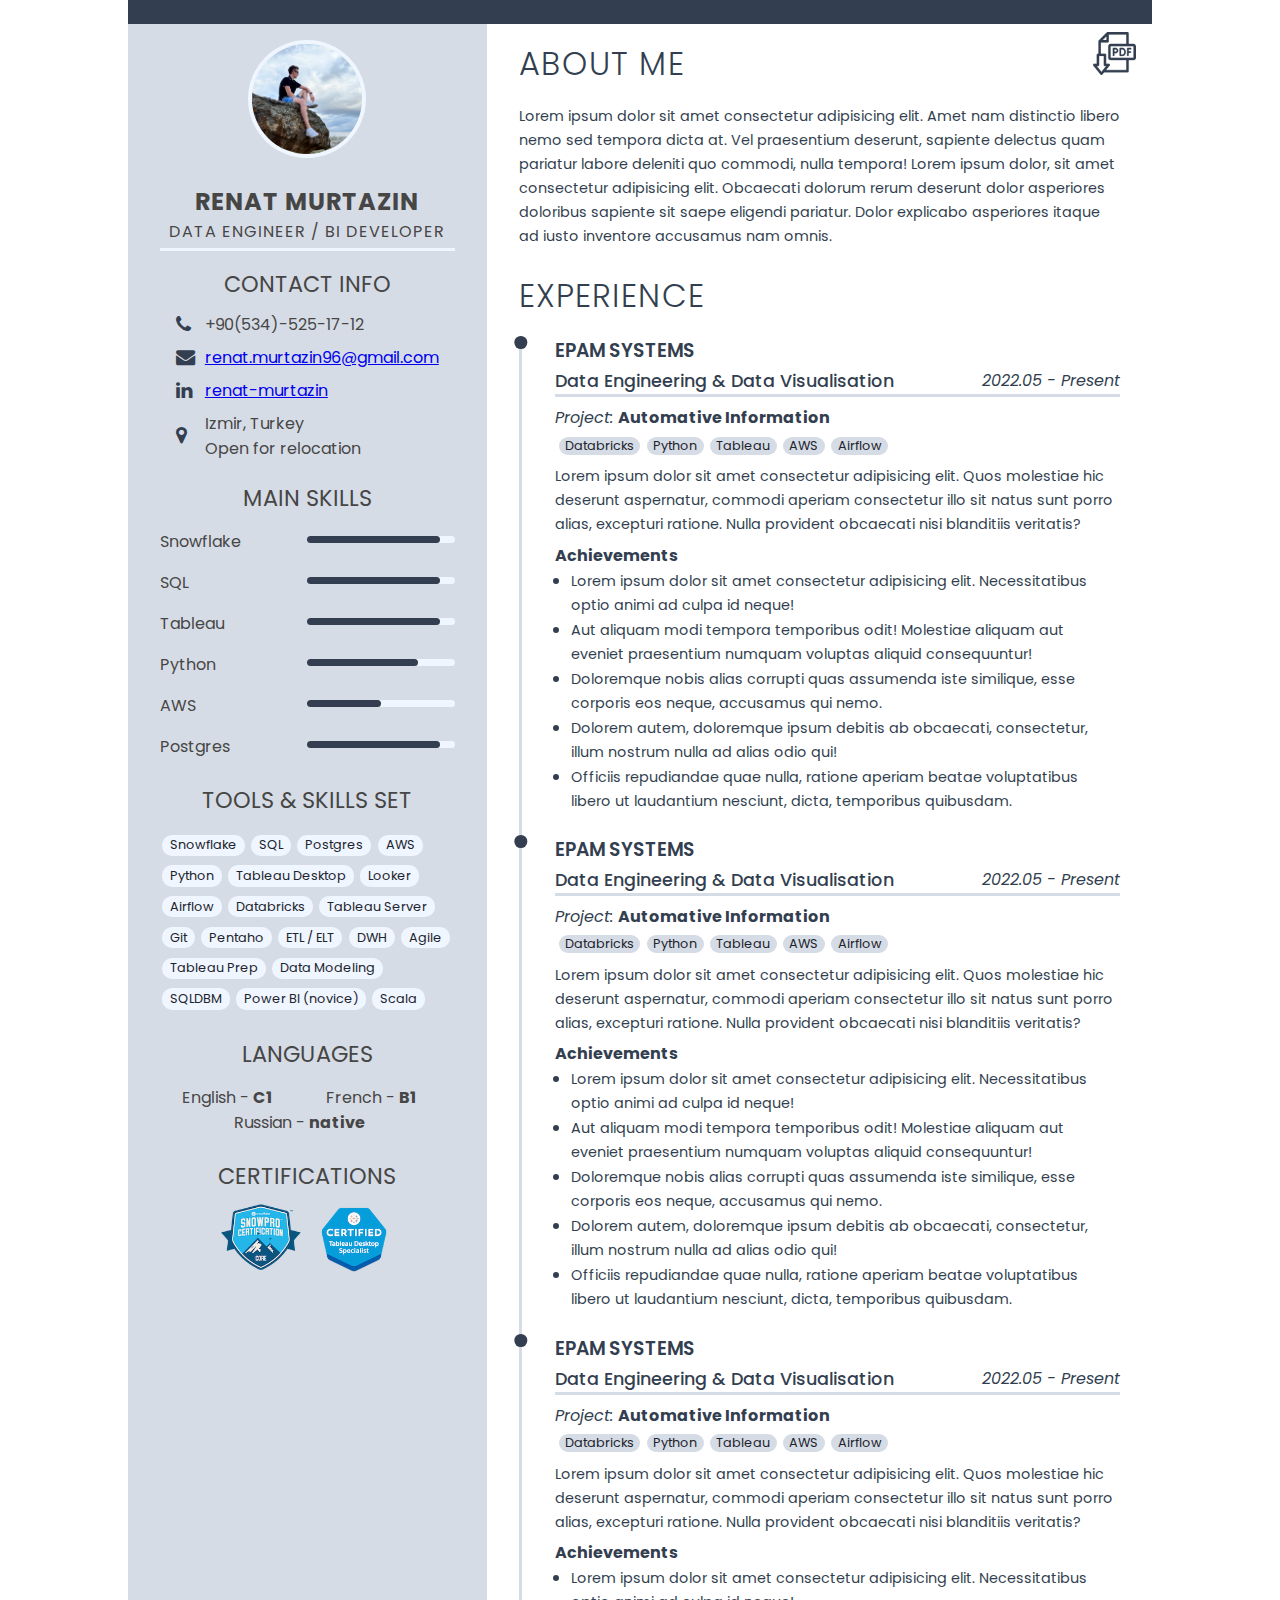
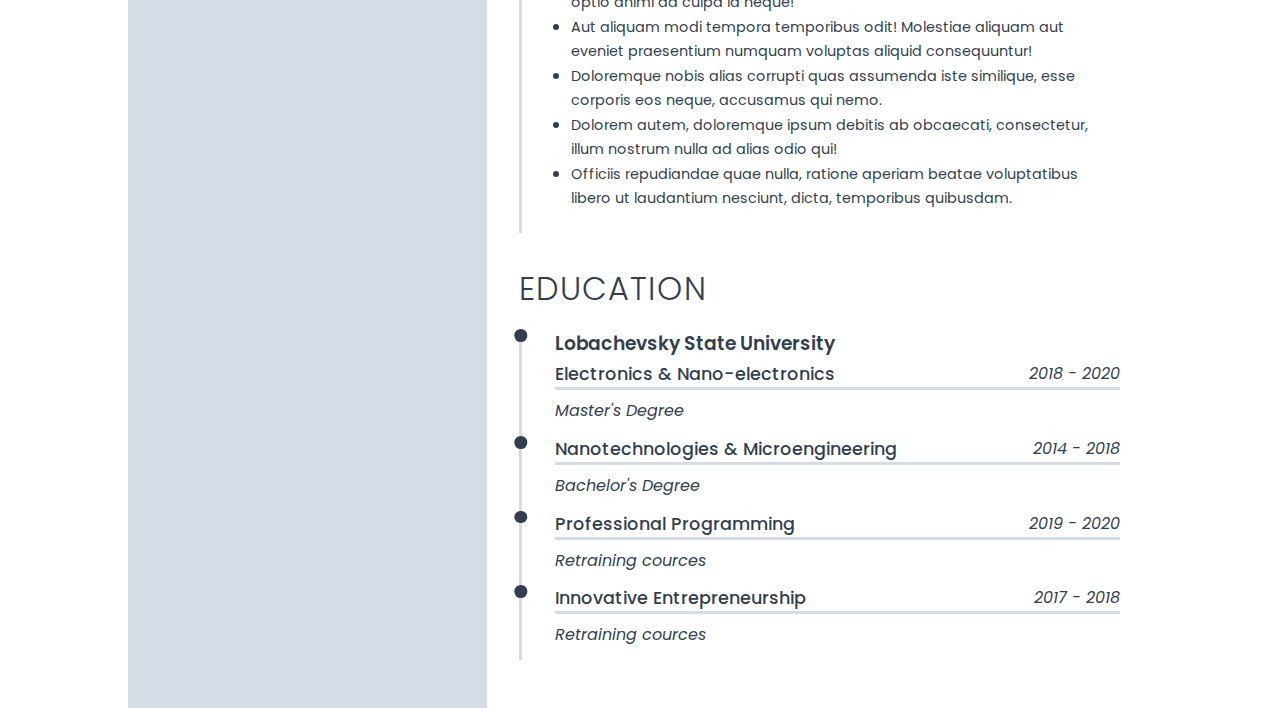
==== commit f57d1604: "Fix Styling and Scripting" ====
--- a/index.html
+++ b/index.html
@@ -367,7 +367,7 @@
             </div>
         </section>
     </main>
+    <script src="/script.js" efer></script>
 </body>
-<script src="/script.js" defer></script>
 
 </html>--- a/style.css
+++ b/style.css
@@ -107,7 +107,7 @@
 }
 
 .contact-info ul li {
-    padding: 0.25rem 0;
+    padding: 0.25rem 1rem;
     display: flex;
     align-items: center;
 }
@@ -116,6 +116,7 @@
     padding-right: 0.8rem;
     font-size: 1.2rem;
     color: #333F50;
+    width: 1.8rem;
 }
 
 .top-skills-section ul li {
@@ -340,10 +341,10 @@
         justify-content: center;
     }
 
-    .contact-info ul li {
+    /* .contact-info ul li {
         padding-left: 2rem;
         padding-right: 2rem;
-    }
+    } */
 
     .top-skills-section ul {
         display: flex;
@@ -380,6 +381,10 @@
 
     .project-intro {
         display: block;
+    }
+
+    .print-intro-wrapper {
+        width: 100%;
     }
 }
 
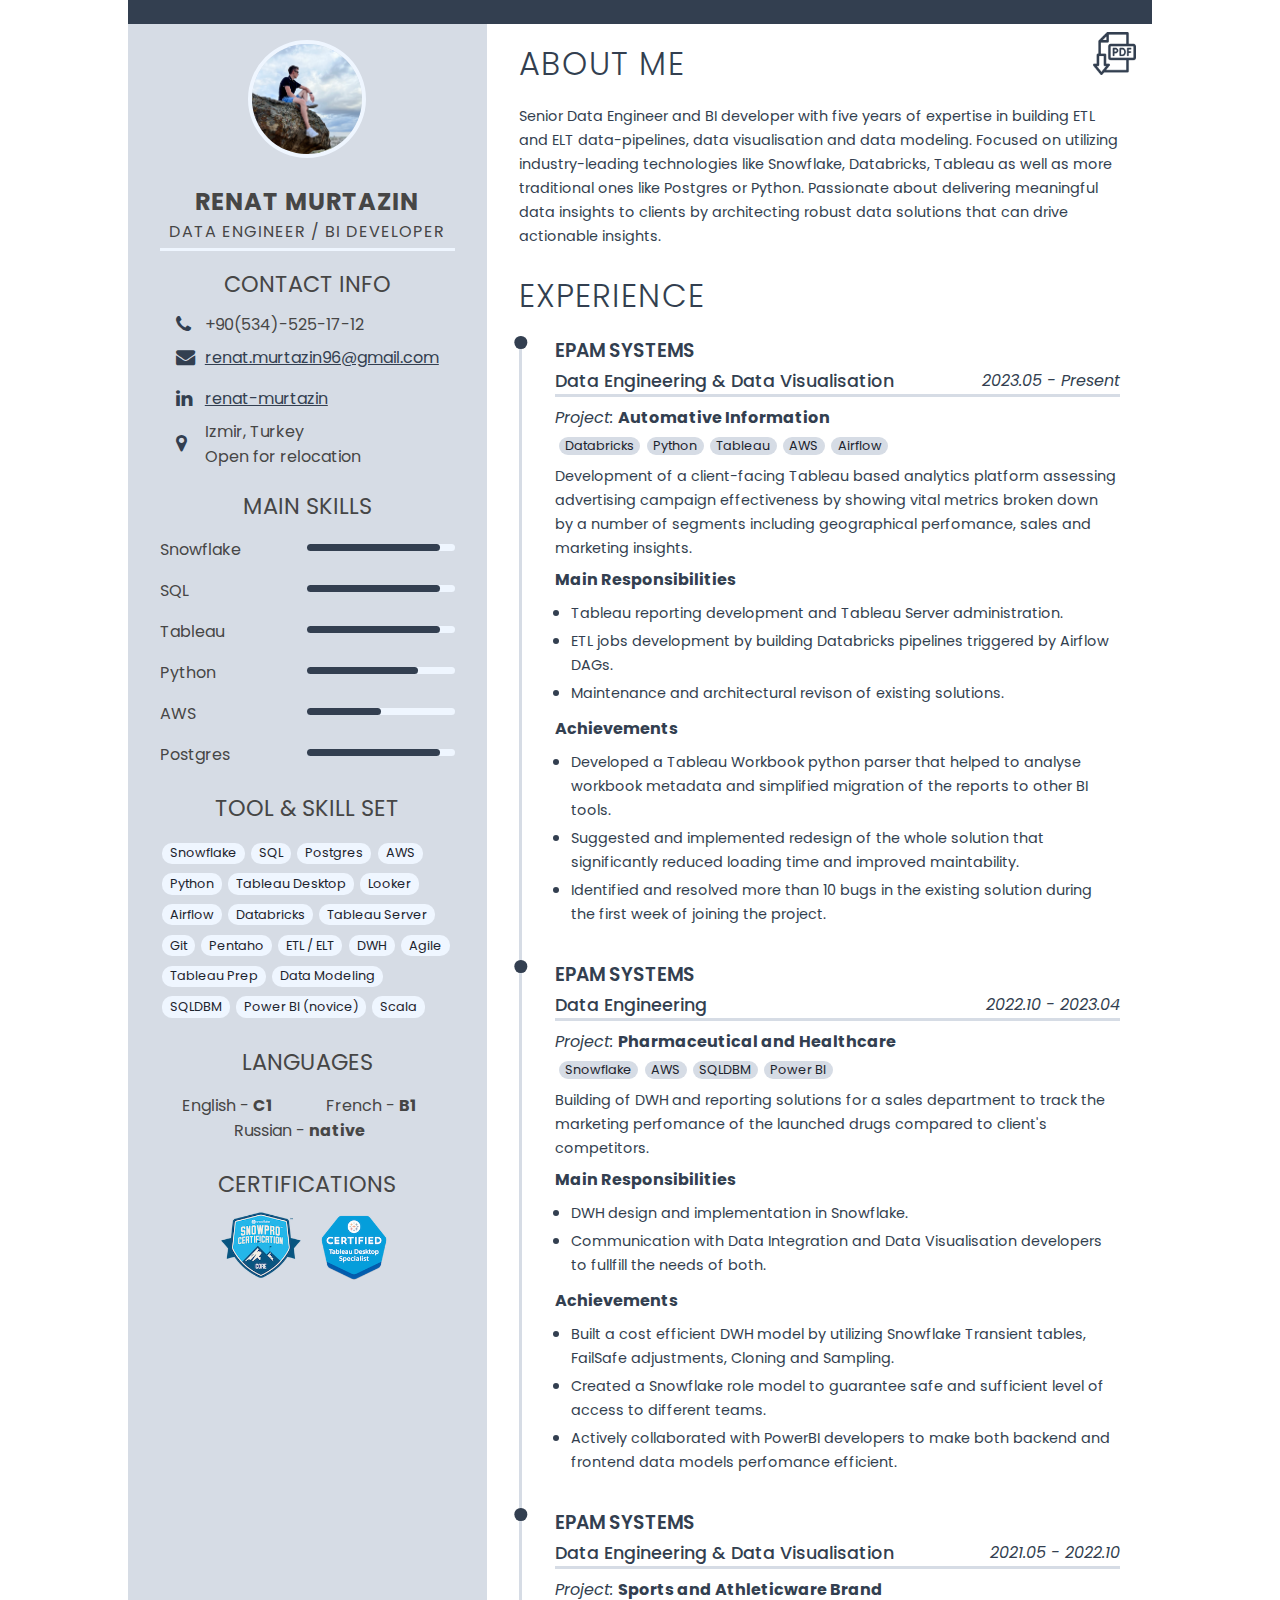
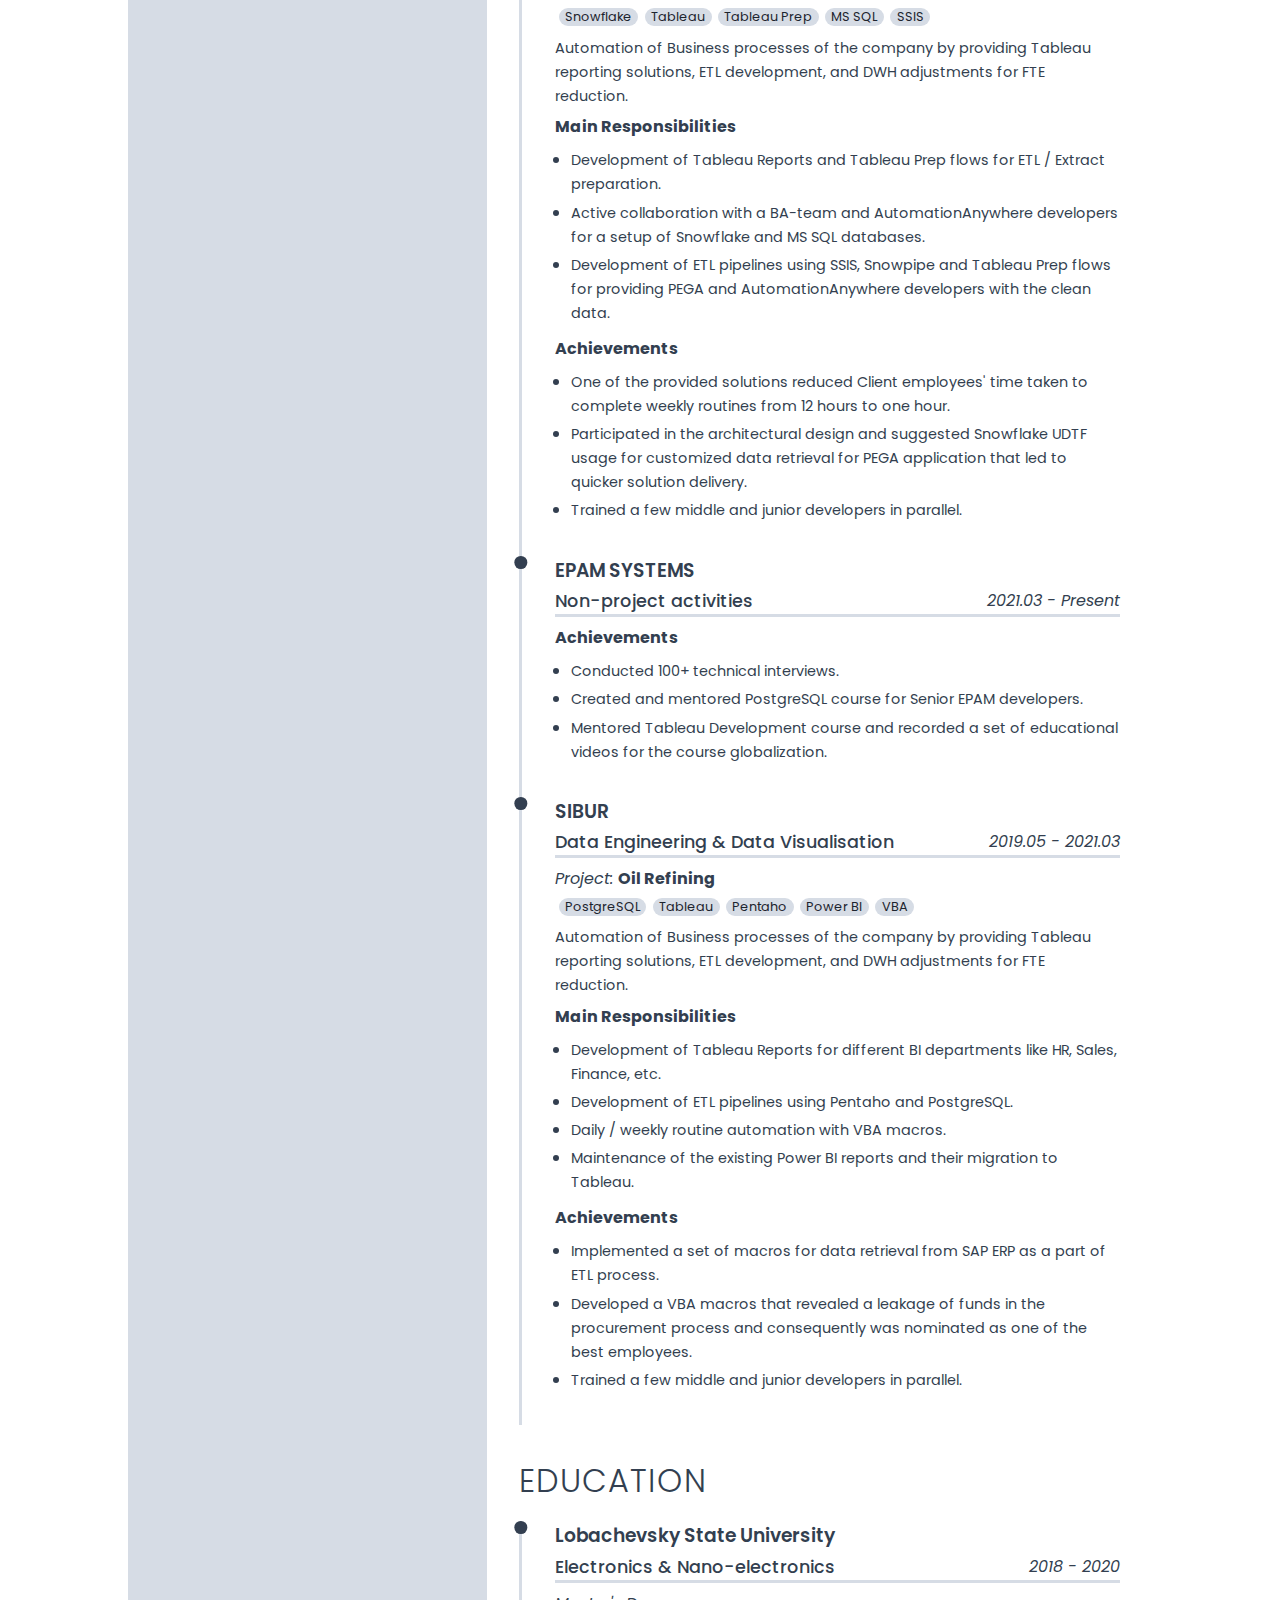
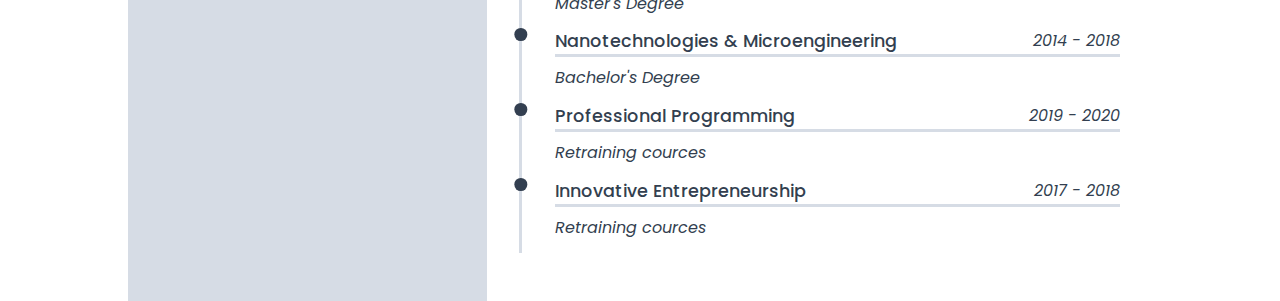
==== commit f5f6f4cf: "Fix type" ====
--- a/index.html
+++ b/index.html
@@ -49,6 +49,11 @@
                                 <a class="link" href="mailto:renat.murtazin96@gmail.com">renat.murtazin96@gmail.com</a>
                             </li>
                             <li>
+                                <i class="cv fa fa-github"></i>
+                                <a class="cv link" href="https://renat-murtazin.github.io/"
+                                    target="_blank">renat-murtazin</a>
+                            </li>
+                            <li>
                                 <i class="fa fa-linkedin"></i>
                                 <a class="link" href="https://www.linkedin.com/in/renat-murtazin/"
                                     target="_blank">renat-murtazin</a>
@@ -106,7 +111,7 @@
                     </div>
                     <!-- Tools and Skills Set -->
                     <div class="tools-skills-section" id="skillSet">
-                        <h3 class="main-title">TOOLS & SKILLS SET</h3>
+                        <h3 class="main-title">TOOL & SKILL SET</h3>
                         <div class="tool-set">
                             <div class="skill">Snowflake</div>
                             <div class="skill">SQL</div>
@@ -161,11 +166,12 @@
                 <section class="about sect">
                     <h2 class="right-title">ABOUT ME</h2>
                     <p class="para">
-                        Lorem ipsum dolor sit amet consectetur adipisicing elit. Amet nam distinctio libero nemo sed
-                        tempora dicta at. Vel praesentium deserunt, sapiente delectus quam pariatur labore deleniti quo
-                        commodi, nulla tempora! Lorem ipsum dolor, sit amet consectetur adipisicing elit. Obcaecati
-                        dolorum rerum deserunt dolor asperiores doloribus sapiente sit saepe eligendi pariatur. Dolor
-                        explicabo asperiores itaque ad iusto inventore accusamus nam omnis.
+                        Senior Data Engineer and BI developer with five years of expertise in building
+                        ETL and ELT data-pipelines, data visualisation and data modeling. Focused on utilizing
+                        industry-leading
+                        technologies like Snowflake, Databricks, Tableau as well as more traditional ones like Postgres
+                        or Python. Passionate about delivering meaningful data insights to clients by architecting
+                        robust data solutions that can drive actionable insights.
                     </p>
                 </section>
                 <!-- Experience -->
@@ -176,7 +182,7 @@
                         <h3 class="company-name">EPAM SYSTEMS</h3>
                         <div class="project-intro">
                             <p class="job-title"> Data Engineering & Data Visualisation</p>
-                            <p class="proj-time">2022.05 - Present</p>
+                            <p class="proj-time">2023.05 - Present</p>
                         </div>
                         <div class="proj-desc">
                             <p class="job-desc"><span class="job-desc-word">Project: </span><strong>Automative
@@ -189,34 +195,40 @@
                                 <div class="tool">Airflow</div>
                             </div>
                         </div>
-                        <p class="para about-proj">Lorem ipsum dolor sit amet consectetur adipisicing elit. Quos
-                            molestiae hic deserunt aspernatur, commodi aperiam consectetur illo sit natus sunt porro
-                            alias, excepturi ratione. Nulla provident obcaecati nisi blanditiis veritatis?</p>
+                        <p class="para about-proj">Development of a client-facing Tableau based analytics platform
+                            assessing advertising campaign effectiveness by showing vital metrics broken down by a
+                            number of segments including geographical perfomance, sales and marketing insights.
+                        </p>
+                        <h4>Main Responsibilities</h4>
+                        <div class="proj-desc-list">
+                            <ul>
+                                <li>
+                                    <p class="para">Tableau reporting development and Tableau Server administration.</p>
+                                </li>
+                                <li>
+                                    <p class="para">ETL jobs development by building Databricks pipelines triggered by
+                                        Airflow DAGs.</p>
+                                </li>
+                                <li>
+                                    <p class="para">Maintenance and architectural revison of existing solutions.</p>
+                                </li>
+                            </ul>
+                        </div>
                         <h4>Achievements</h4>
-                        <div class="achievements">
-                            <ul>
-                                <li>
-                                    <p class="para">Lorem ipsum dolor sit amet consectetur adipisicing elit.
-                                        Necessitatibus optio animi ad culpa id neque!</p>
-                                </li>
-                                <li>
-                                    <p class="para">Aut aliquam modi tempora temporibus odit! Molestiae aliquam aut
-                                        eveniet praesentium numquam voluptas aliquid consequuntur!</p>
-                                </li>
-                                <li>
-                                    <p class="para">Doloremque nobis alias corrupti quas assumenda iste similique,
-                                        esse
-                                        corporis eos neque, accusamus qui nemo.</p>
-                                </li>
-                                <li>
-                                    <p class="para">Dolorem autem, doloremque ipsum debitis ab obcaecati,
-                                        consectetur,
-                                        illum nostrum nulla ad alias odio qui!</p>
-                                </li>
-                                <li>
-                                    <p class="para">Officiis repudiandae quae nulla, ratione aperiam beatae
-                                        voluptatibus
-                                        libero ut laudantium nesciunt, dicta, temporibus quibusdam.</p>
+                        <div class="proj-desc-list">
+                            <ul>
+                                <li>
+                                    <p class="para">Developed a Tableau Workbook python parser that helped to analyse
+                                        workbook metadata and simplified migration of the reports to other BI tools.</p>
+                                </li>
+                                <li>
+                                    <p class="para">Suggested and implemented redesign of the whole solution that
+                                        significantly reduced loading time and improved maintability.</p>
+                                </li>
+                                <li>
+                                    <p class="para">Identified and resolved more than 10 bugs in the existing solution
+                                        during the first week of joining the project.
+                                    </p>
                                 </li>
                             </ul>
                         </div>
@@ -226,45 +238,47 @@
                     <div class="timeline">
                         <h3 class="company-name">EPAM SYSTEMS</h3>
                         <div class="project-intro">
-                            <p class="job-title">Data Engineering & Data Visualisation</p>
-                            <p class="proj-time">2022.05 - Present</p>
-                        </div>
-                        <div class="proj-desc">
-                            <p class="job-desc"><span class="job-desc-word">Project: </span><strong>Automative
-                                    Information</strong></p>
+                            <p class="job-title">Data Engineering</p>
+                            <p class="proj-time">2022.10 - 2023.04</p>
+                        </div>
+                        <div class="proj-desc">
+                            <p class="job-desc"><span class="job-desc-word">Project: </span><strong>Pharmaceutical and
+                                    Healthcare</strong></p>
                             <div class="stack">
-                                <div class="tool">Databricks</div>
-                                <div class="tool">Python</div>
-                                <div class="tool">Tableau</div>
+                                <div class="tool">Snowflake</div>
                                 <div class="tool">AWS</div>
-                                <div class="tool">Airflow</div>
+                                <div class="tool">SQLDBM</div>
+                                <div class="tool">Power BI</div>
                             </div>
                         </div>
-                        <p class="para about-proj">Lorem ipsum dolor sit amet consectetur adipisicing elit. Quos
-                            molestiae hic deserunt aspernatur, commodi aperiam consectetur illo sit natus sunt porro
-                            alias, excepturi ratione. Nulla provident obcaecati nisi blanditiis veritatis?</p>
+                        <p class="para about-proj">Building of DWH and reporting solutions for a sales department to
+                            track the marketing perfomance of the launched drugs compared to client's competitors.</p>
+                        <h4>Main Responsibilities</h4>
+                        <div class="proj-desc-list">
+                            <ul>
+                                <li>
+                                    <p class="para">DWH design and implementation in Snowflake.</p>
+                                </li>
+                                <li>
+                                    <p class="para">Communication with Data Integration and Data Visualisation
+                                        developers to fullfill the needs of both.</p>
+                                </li>
+                            </ul>
+                        </div>
                         <h4>Achievements</h4>
-                        <div class="achievements">
-                            <ul>
-                                <li>
-                                    <p class="para">Lorem ipsum dolor sit amet consectetur adipisicing elit.
-                                        Necessitatibus optio animi ad culpa id neque!</p>
-                                </li>
-                                <li>
-                                    <p class="para">Aut aliquam modi tempora temporibus odit! Molestiae aliquam aut
-                                        eveniet praesentium numquam voluptas aliquid consequuntur!</p>
-                                </li>
-                                <li>
-                                    <p class="para">Doloremque nobis alias corrupti quas assumenda iste similique, esse
-                                        corporis eos neque, accusamus qui nemo.</p>
-                                </li>
-                                <li>
-                                    <p class="para">Dolorem autem, doloremque ipsum debitis ab obcaecati, consectetur,
-                                        illum nostrum nulla ad alias odio qui!</p>
-                                </li>
-                                <li>
-                                    <p class="para">Officiis repudiandae quae nulla, ratione aperiam beatae voluptatibus
-                                        libero ut laudantium nesciunt, dicta, temporibus quibusdam.</p>
+                        <div class="proj-desc-list">
+                            <ul>
+                                <li>
+                                    <p class="para">Built a cost efficient DWH model by utilizing Snowflake Transient
+                                        tables, FailSafe adjustments, Cloning and Sampling.</p>
+                                </li>
+                                <li>
+                                    <p class="para">Created a Snowflake role model to guarantee safe and sufficient
+                                        level of access to different teams.</p>
+                                </li>
+                                <li>
+                                    <p class="para">Actively collaborated with PowerBI developers to make both backend
+                                        and frontend data models perfomance efficient.</p>
                                 </li>
                             </ul>
                         </div>
@@ -274,44 +288,134 @@
                         <h3 class="company-name">EPAM SYSTEMS</h3>
                         <div class="project-intro">
                             <p class="job-title">Data Engineering & Data Visualisation</p>
-                            <p class="proj-time">2022.05 - Present</p>
-                        </div>
-                        <div class="proj-desc">
-                            <p class="job-desc"><span class="job-desc-word">Project: </span><strong>Automative
-                                    Information</strong></p>
+                            <p class="proj-time">2021.05 - 2022.10</p>
+                        </div>
+                        <div class="proj-desc">
+                            <p class="job-desc"><span class="job-desc-word">Project: </span><strong>Sports and
+                                    Athleticware Brand</strong></p>
                             <div class="stack">
-                                <div class="tool">Databricks</div>
-                                <div class="tool">Python</div>
+                                <div class="tool">Snowflake</div>
                                 <div class="tool">Tableau</div>
-                                <div class="tool">AWS</div>
-                                <div class="tool">Airflow</div>
+                                <div class="tool">Tableau Prep</div>
+                                <div class="tool">MS SQL</div>
+                                <div class="tool">SSIS</div>
                             </div>
                         </div>
-                        <p class="para about-proj">Lorem ipsum dolor sit amet consectetur adipisicing elit. Quos
-                            molestiae hic deserunt aspernatur, commodi aperiam consectetur illo sit natus sunt porro
-                            alias, excepturi ratione. Nulla provident obcaecati nisi blanditiis veritatis?</p>
+                        <p class="para about-proj">Automation of Business processes of the company by providing Tableau
+                            reporting solutions, ETL development, and DWH adjustments for FTE reduction.</p>
+                        <h4>Main Responsibilities</h4>
+                        <div class="proj-desc-list">
+                            <ul>
+                                <li>
+                                    <p class="para">Development of Tableau Reports and Tableau Prep flows for ETL /
+                                        Extract preparation.</p>
+                                </li>
+                                <li>
+                                    <p class="para">Active collaboration with a BA-team and AutomationAnywhere
+                                        developers for a setup of Snowflake and MS SQL databases.</p>
+                                </li>
+                                <li>
+                                    <p class="para">Development of ETL pipelines using SSIS, Snowpipe and Tableau Prep
+                                        flows for providing PEGA and AutomationAnywhere developers with the clean data.
+                                    </p>
+                                </li>
+                            </ul>
+                        </div>
                         <h4>Achievements</h4>
-                        <div class="achievements">
-                            <ul>
-                                <li>
-                                    <p class="para">Lorem ipsum dolor sit amet consectetur adipisicing elit.
-                                        Necessitatibus optio animi ad culpa id neque!</p>
-                                </li>
-                                <li>
-                                    <p class="para">Aut aliquam modi tempora temporibus odit! Molestiae aliquam aut
-                                        eveniet praesentium numquam voluptas aliquid consequuntur!</p>
-                                </li>
-                                <li>
-                                    <p class="para">Doloremque nobis alias corrupti quas assumenda iste similique, esse
-                                        corporis eos neque, accusamus qui nemo.</p>
-                                </li>
-                                <li>
-                                    <p class="para">Dolorem autem, doloremque ipsum debitis ab obcaecati, consectetur,
-                                        illum nostrum nulla ad alias odio qui!</p>
-                                </li>
-                                <li>
-                                    <p class="para">Officiis repudiandae quae nulla, ratione aperiam beatae voluptatibus
-                                        libero ut laudantium nesciunt, dicta, temporibus quibusdam.</p>
+                        <div class="proj-desc-list">
+                            <ul>
+                                <li>
+                                    <p class="para">One of the provided solutions reduced Client employees' time taken
+                                        to complete weekly routines from 12 hours to one hour.</p>
+                                </li>
+                                <li>
+                                    <p class="para">Participated in the architectural design and suggested Snowflake
+                                        UDTF usage for customized data retrieval for PEGA application that led to
+                                        quicker solution delivery.</p>
+                                </li>
+                                <li>
+                                    <p class="para">Trained a few middle and junior developers in parallel.</p>
+                                </li>
+                            </ul>
+                        </div>
+                    </div>
+                    <!-- Non-project activities-->
+                    <div class="timeline">
+                        <h3 class="company-name">EPAM SYSTEMS</h3>
+                        <div class="project-intro">
+                            <p class="job-title">Non-project activities</p>
+                            <p class="proj-time">2021.03 - Present</p>
+                        </div>
+                        <h4>Achievements</h4>
+                        <div class="proj-desc-list">
+                            <ul>
+                                <li>
+                                    <p class="para">Conducted 100+ technical interviews.</p>
+                                </li>
+                                <li>
+                                    <p class="para">Created and mentored PostgreSQL course for Senior EPAM developers.
+                                    </p>
+                                </li>
+                                <li>
+                                    <p class="para">Mentored Tableau Development course and recorded a set of
+                                        educational videos for the course globalization.</p>
+                                </li>
+                            </ul>
+                        </div>
+                    </div>
+                    <!-- Sibur-->
+                    <div class="timeline">
+                        <h3 class="company-name">SIBUR</h3>
+                        <div class="project-intro">
+                            <p class="job-title">Data Engineering & Data Visualisation</p>
+                            <p class="proj-time">2019.05 - 2021.03</p>
+                        </div>
+                        <div class="proj-desc">
+                            <p class="job-desc"><span class="job-desc-word">Project: </span><strong>Oil
+                                    Refining</strong></p>
+                            <div class="stack">
+                                <div class="tool">PostgreSQL</div>
+                                <div class="tool">Tableau</div>
+                                <div class="tool">Pentaho</div>
+                                <div class="tool">Power BI</div>
+                                <div class="tool">VBA</div>
+                            </div>
+                        </div>
+                        <p class="para about-proj">Automation of Business processes of the company by providing Tableau
+                            reporting solutions, ETL development, and DWH adjustments for FTE reduction.</p>
+                        <h4>Main Responsibilities</h4>
+                        <div class="proj-desc-list">
+                            <ul>
+                                <li>
+                                    <p class="para">Development of Tableau Reports for different BI departments like HR,
+                                        Sales, Finance, etc.</p>
+                                </li>
+                                <li>
+                                    <p class="para">Development of ETL pipelines using Pentaho and PostgreSQL.</p>
+                                </li>
+                                <li>
+                                    <p class="para">Daily / weekly routine automation with VBA macros.</p>
+                                </li>
+                                <li>
+                                    <p class="para">Maintenance of the existing Power BI reports and their migration to
+                                        Tableau.</p>
+                                </li>
+                            </ul>
+                        </div>
+                        <h4>Achievements</h4>
+                        <div class="proj-desc-list">
+                            <ul>
+                                <li>
+                                    <p class="para">Implemented a set of macros for data retrieval from SAP ERP as a
+                                        part of ETL process.</p>
+                                </li>
+                                <li>
+                                    <p class="para">Developed a VBA macros that revealed a leakage of funds in the
+                                        procurement process and consequently was nominated as one of the best employees.
+                                    </p>
+                                </li>
+                                <li>
+                                    <p class="para">Trained a few middle and junior developers in parallel.</p>
                                 </li>
                             </ul>
                         </div>
--- a/style.css
+++ b/style.css
@@ -8,6 +8,14 @@
 body {
     background-color: #fff;
     font-family: 'Poppins', sans-serif;
+}
+
+a:link {
+    color: #333F50;
+}
+
+a:visited {
+    color: #333F50;
 }
 
 .header-line {
@@ -117,6 +125,10 @@
     font-size: 1.2rem;
     color: #333F50;
     width: 1.8rem;
+}
+
+.cv {
+    display: none;
 }
 
 .top-skills-section ul li {
@@ -290,12 +302,18 @@
     padding-bottom: 0.4rem;
 }
 
-.achievements ul li {
+.proj-desc-list {
+    padding-top: 0.5rem;
+    padding-bottom: 0.5rem;
+}
+
+.proj-desc-list ul li {
     list-style-type: disc;
     color: #333F50;
-}
-
-.achievements ul {
+    padding-bottom: 0.2rem;
+}
+
+.proj-desc-list ul {
     margin-left: 1rem;
 }
 
@@ -305,8 +323,6 @@
 
 
 /*Media Querries*/
-
-/* @media screen and (max-width:1023px) {} */
 
 @media screen and (max-width:800px) {
 
@@ -390,15 +406,34 @@
 
 @media print {
 
+    @page {
+        size: 210mm 297mm;
+        margin: 5 5;
+    }
+
     .main-content {
         display: flex;
         flex-direction: column;
+        position: absolute;
+        width: 1024px;
     }
 
     .left-content {
         display: flex;
         flex-direction: column;
         background-color: #fff;
+        width: 100%;
+    }
+
+    .profile {
+        border-bottom: 1px solid #333F50;
+        position: absolute;
+        padding-top: 0;
+        left: 50;
+    }
+
+    .name {
+        padding-top: 0;
     }
 
     .print-intro-wrapper {
@@ -406,8 +441,19 @@
         grid-template-columns: 1fr 1fr;
         border-bottom: 1px solid #D6DCE5;
         padding-bottom: 10px;
-        margin-left: 15px;
-        margin-right: 15px;
+        position: absolute;
+        top: 125px;
+        ;
+    }
+
+    .cv {
+        display: block;
+    }
+
+    .right-main-content {
+        position: absolute;
+        left: 50;
+        top: 650px;
     }
 
     #contacts {
@@ -431,7 +477,6 @@
     }
 
     .language-container {
-        padding-left: 4rem;
         display: flex;
     }
 
@@ -439,11 +484,11 @@
         display: list-item;
         padding-top: 0;
         list-style-type: disc;
-
-    }
-
-    .profile {
-        border-bottom: 1px solid #333F50;
+        margin-left: 1.8rem
+    }
+
+    .tool-set {
+        margin-left: 1.25rem;
     }
 
     .skill {
@@ -454,7 +499,6 @@
         font-size: 1rem;
         position: relative;
         margin-left: 1rem;
-        color: #333F50;
     }
 
     .skill::before {
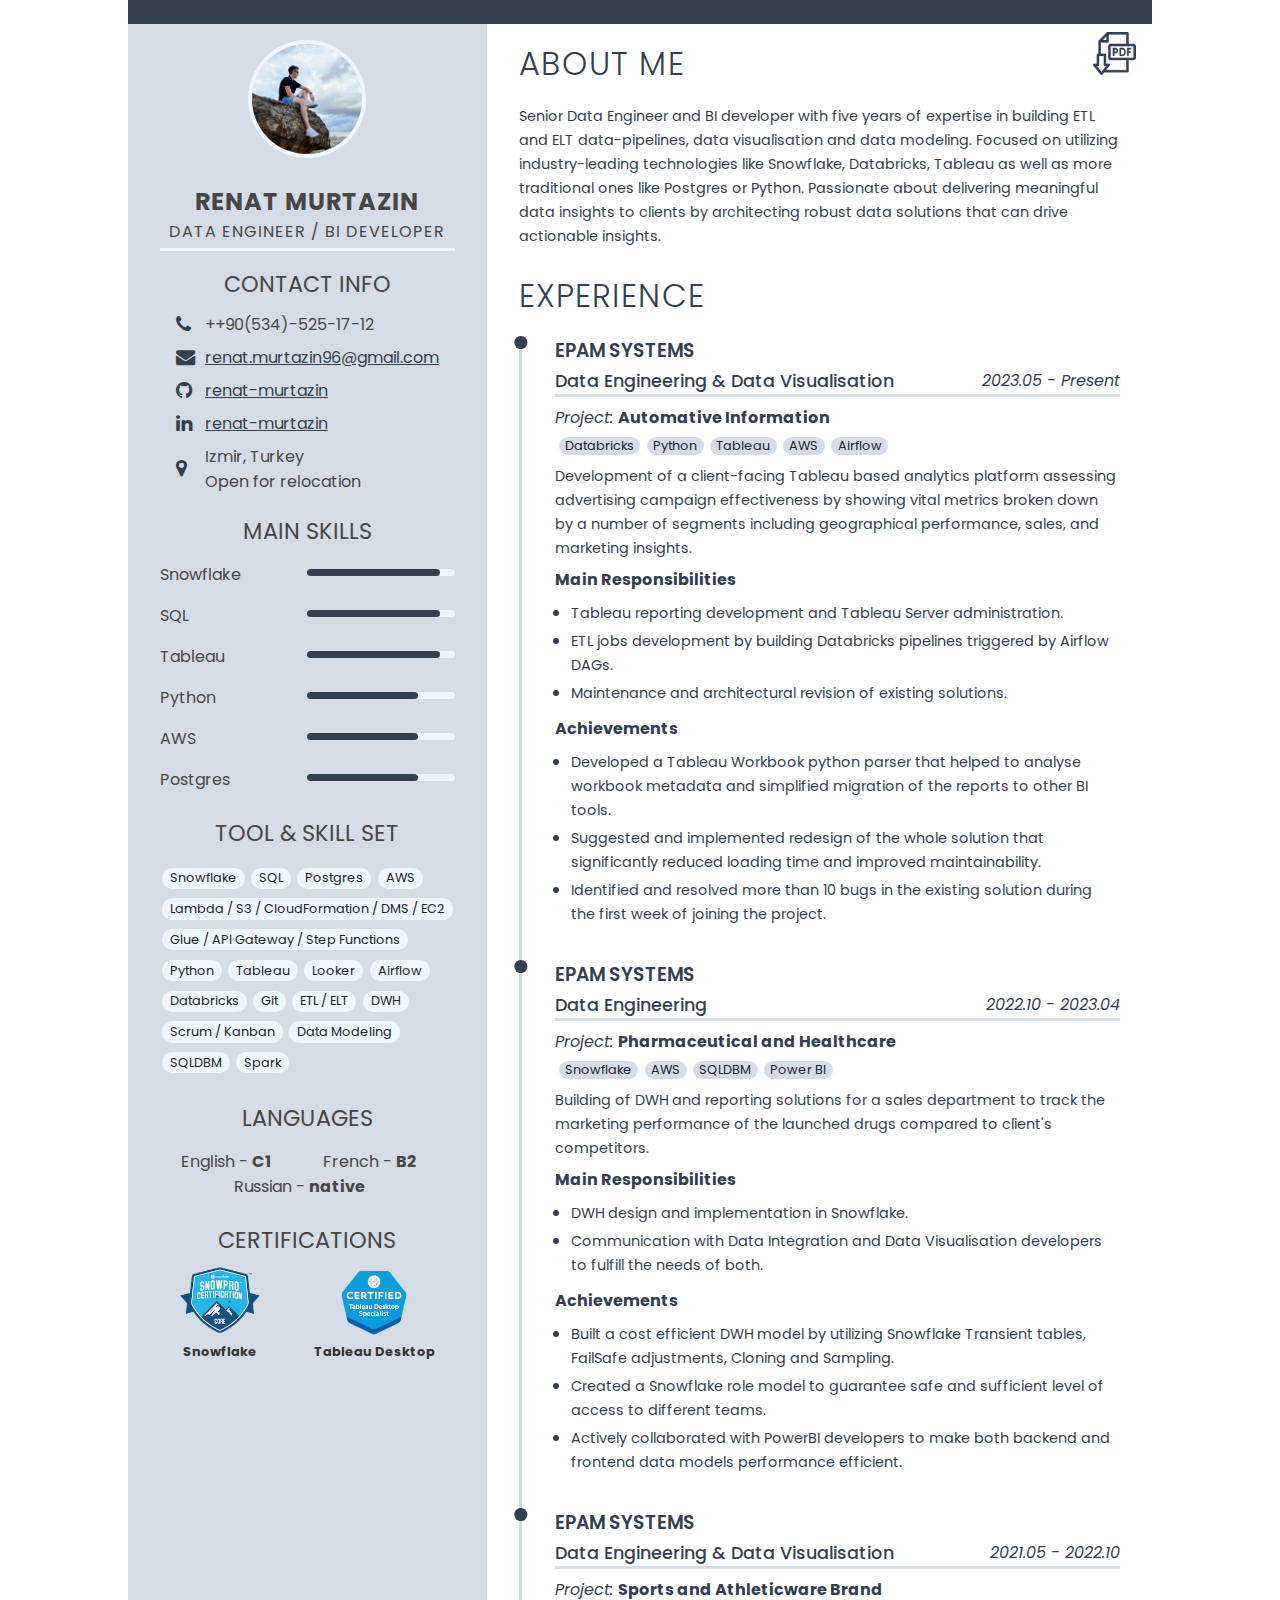
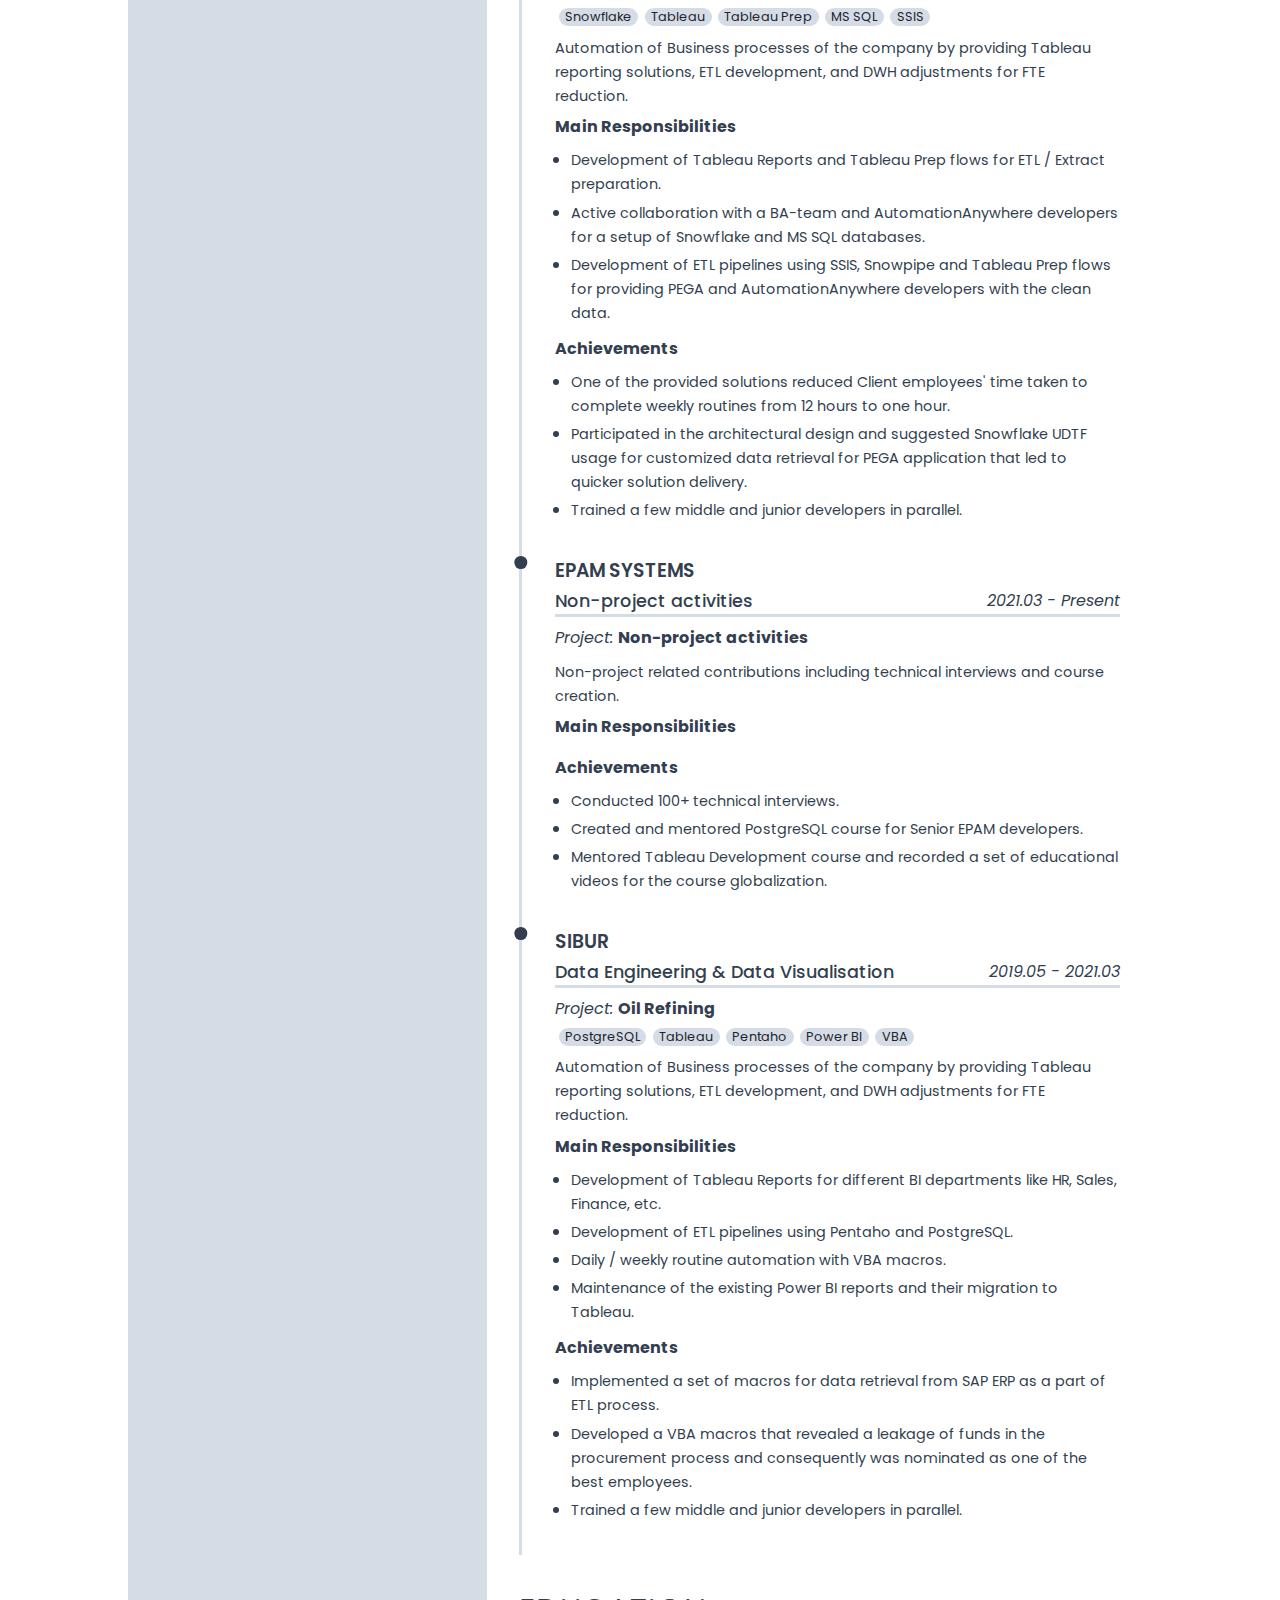
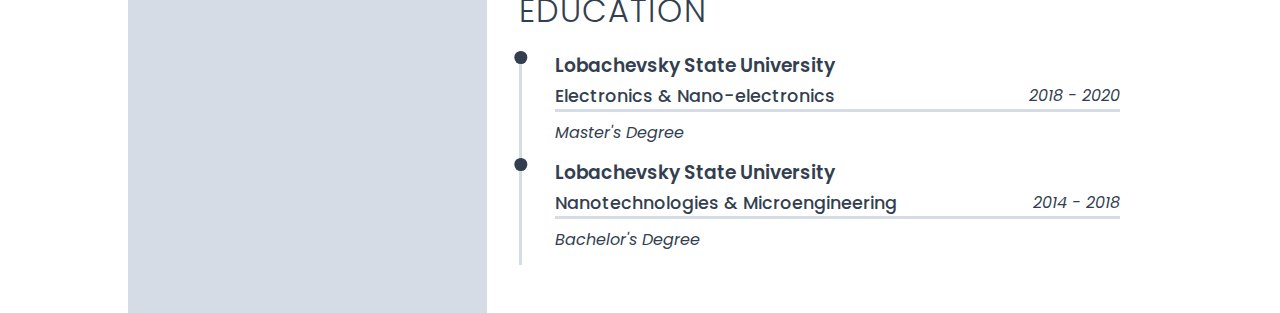
==== commit 1c825aad: "Create new layout" ====
--- a/index.html
+++ b/index.html
@@ -28,131 +28,39 @@
         <section class="left-section">
             <div class="left-content">
                 <!-- Profile -->
-                <div class="profile">
-                    <div class="image">
-                        <img src="avatar.png" alt="">
-                    </div>
-                    <h2 class="name">Renat Murtazin</h2>
-                    <p class="career">Data Engineer / BI Developer</p>
+                <div class="profile" id="profile">
+                    <!-- Populated via script.js  -->
                 </div>
                 <div class="print-intro-wrapper">
                     <!-- Contact Details -->
                     <div class="contact-info" id="contacts">
                         <h3 class="main-title">Contact Info</h3>
-                        <ul>
-                            <li>
-                                <i class="fa fa-phone"></i>
-                                +90(534)-525-17-12
-                            </li>
-                            <li>
-                                <i class="fa fa-envelope"></i>
-                                <a class="link" href="mailto:renat.murtazin96@gmail.com">renat.murtazin96@gmail.com</a>
-                            </li>
-                            <li>
-                                <i class="cv fa fa-github"></i>
-                                <a class="cv link" href="https://renat-murtazin.github.io/"
-                                    target="_blank">renat-murtazin</a>
-                            </li>
-                            <li>
-                                <i class="fa fa-linkedin"></i>
-                                <a class="link" href="https://www.linkedin.com/in/renat-murtazin/"
-                                    target="_blank">renat-murtazin</a>
-                            </li>
-                            <li>
-                                <i class="fa fa-map-marker"></i>
-                                <span>Izmir, Turkey<br>Open for relocation</span>
-                            </li>
-                        </ul>
+                        <ul><!-- Populated via script.js  --></ul>
                     </div>
                     <!-- Main Skills -->
                     <div class="top-skills-section" id="topSkills">
                         <h3 class="main-title">MAIN SKILLS</h3>
-                        <ul>
-                            <li>
-                                <p class="skill-title">Snowflake <span class="show-cert-in-skill"> (SnowPRO
-                                        Certified)</span>
-                                </p>
-                                <div class="progress-bar">
-                                    <div class="actual-progress" style="width: 90%;"></div>
-                                </div>
-                            </li>
-                            <li>
-                                <p class="skill-title">SQL</p>
-                                <div class="progress-bar">
-                                    <div class="actual-progress" style="width: 90%;"></div>
-                                </div>
-                            </li>
-                            <li>
-                                <p class="skill-title">Tableau <span class="show-cert-in-skill"> (Tableau Desk
-                                        Certified)</span></p>
-                                <div class="progress-bar">
-                                    <div class="actual-progress" style="width: 90%;"></div>
-                                </div>
-                            </li>
-                            <li>
-                                <p class="skill-title">Python</p>
-                                <div class="progress-bar">
-                                    <div class="actual-progress" style="width: 75%;"></div>
-                                </div>
-                            </li>
-                            <li>
-                                <p class="skill-title">AWS</p>
-                                <div class="progress-bar">
-                                    <div class="actual-progress" style="width: 50%;"></div>
-                                </div>
-                            </li>
-                            <li>
-                                <p class="skill-title">Postgres</p>
-                                <div class="progress-bar">
-                                    <div class="actual-progress" style="width: 90%;"></div>
-                                </div>
-                            </li>
-                        </ul>
+                        <ul><!-- Populated via script.js  --></ul>
                     </div>
                     <!-- Tools and Skills Set -->
                     <div class="tools-skills-section" id="skillSet">
                         <h3 class="main-title">TOOL & SKILL SET</h3>
                         <div class="tool-set">
-                            <div class="skill">Snowflake</div>
-                            <div class="skill">SQL</div>
-                            <div class="skill">Postgres</div>
-                            <div class="skill">AWS</div>
-                            <div class="skill">Python</div>
-                            <div class="skill">Tableau Desktop</div>
-                            <div class="skill">Looker</div>
-                            <div class="skill">Airflow</div>
-                            <div class="skill">Databricks</div>
-                            <div class="skill">Tableau Server</div>
-                            <div class="skill">Git</div>
-                            <div class="skill">Pentaho</div>
-                            <div class="skill">ETL / ELT</div>
-                            <div class="skill">DWH</div>
-                            <div class="skill">Agile</div>
-                            <div class="skill">Tableau Prep</div>
-                            <div class="skill">Data Modeling</div>
-                            <div class="skill">SQLDBM</div>
-                            <div class="skill">Power BI (novice)</div>
-                            <div class="skill">Scala</div>
+                            <!-- Populated via script.js  -->
                         </div>
                     </div>
                     <!-- Languages -->
                     <div class="languages-section" id="languages">
                         <h3 class="main-title">LANGUAGES</h3>
                         <div class="language-container">
-                            <p class="language">English - <strong>C1</strong></p>
-                            <p class="language">French - <strong>B1</strong></p>
-                            <p class="language">Russian - <strong>native</strong></p>
+                            <!-- Populated via script.js  -->
                         </div>
                     </div>
+                    <!-- Certifications -->
                     <div class="certifications-section" id="certifications">
                         <h3 class="main-title">CERTIFICATIONS</h3>
                         <div class="certification">
-                            <a href="https://www.credly.com/badges/d970f840-b7ed-4d6d-bc58-44cd610a2c75/public_url"
-                                target="_blank"><img src="img/snowpro.png" alt="Snowflake (SnowPRO)"></a>
-                            <a href="https://www.credly.com/badges/ca4b34db-0f32-4adc-8e90-5223f7c48085/public_url"
-                                target="_blank"><img src="img/tableau.png" alt="Tablea Desktop Specialist"></a>
-                            <span class="show-cert-text">Snowflake SnowPro</span>
-                            <span class="show-cert-text">Tableau Desktop Specialist</span>
+                            <!-- Populated via script.js  -->
                         </div>
                     </div>
                 </div>
@@ -163,315 +71,23 @@
         <section class="right-section">
             <div class="right-main-content">
                 <!-- About Me -->
-                <section class="about sect">
-                    <h2 class="right-title">ABOUT ME</h2>
-                    <p class="para">
-                        Senior Data Engineer and BI developer with five years of expertise in building
-                        ETL and ELT data-pipelines, data visualisation and data modeling. Focused on utilizing
-                        industry-leading
-                        technologies like Snowflake, Databricks, Tableau as well as more traditional ones like Postgres
-                        or Python. Passionate about delivering meaningful data insights to clients by architecting
-                        robust data solutions that can drive actionable insights.
-                    </p>
+                <section class="about sect" id="about">
+
                 </section>
                 <!-- Experience -->
-                <section class="experience sect">
-                    <h2 class="right-title">EXPERIENCE</h2>
-                    <!-- project 1 -->
-                    <div class="timeline">
-                        <h3 class="company-name">EPAM SYSTEMS</h3>
-                        <div class="project-intro">
-                            <p class="job-title"> Data Engineering & Data Visualisation</p>
-                            <p class="proj-time">2023.05 - Present</p>
-                        </div>
-                        <div class="proj-desc">
-                            <p class="job-desc"><span class="job-desc-word">Project: </span><strong>Automative
-                                    Information</strong></p>
-                            <div class="stack">
-                                <div class="tool">Databricks</div>
-                                <div class="tool">Python</div>
-                                <div class="tool">Tableau</div>
-                                <div class="tool">AWS</div>
-                                <div class="tool">Airflow</div>
-                            </div>
-                        </div>
-                        <p class="para about-proj">Development of a client-facing Tableau based analytics platform
-                            assessing advertising campaign effectiveness by showing vital metrics broken down by a
-                            number of segments including geographical perfomance, sales and marketing insights.
-                        </p>
-                        <h4>Main Responsibilities</h4>
-                        <div class="proj-desc-list">
-                            <ul>
-                                <li>
-                                    <p class="para">Tableau reporting development and Tableau Server administration.</p>
-                                </li>
-                                <li>
-                                    <p class="para">ETL jobs development by building Databricks pipelines triggered by
-                                        Airflow DAGs.</p>
-                                </li>
-                                <li>
-                                    <p class="para">Maintenance and architectural revison of existing solutions.</p>
-                                </li>
-                            </ul>
-                        </div>
-                        <h4>Achievements</h4>
-                        <div class="proj-desc-list">
-                            <ul>
-                                <li>
-                                    <p class="para">Developed a Tableau Workbook python parser that helped to analyse
-                                        workbook metadata and simplified migration of the reports to other BI tools.</p>
-                                </li>
-                                <li>
-                                    <p class="para">Suggested and implemented redesign of the whole solution that
-                                        significantly reduced loading time and improved maintability.</p>
-                                </li>
-                                <li>
-                                    <p class="para">Identified and resolved more than 10 bugs in the existing solution
-                                        during the first week of joining the project.
-                                    </p>
-                                </li>
-                            </ul>
-                        </div>
+                <section class="experience sect" id="experience">
 
-                    </div>
-                    <!-- project 2 -->
-                    <div class="timeline">
-                        <h3 class="company-name">EPAM SYSTEMS</h3>
-                        <div class="project-intro">
-                            <p class="job-title">Data Engineering</p>
-                            <p class="proj-time">2022.10 - 2023.04</p>
-                        </div>
-                        <div class="proj-desc">
-                            <p class="job-desc"><span class="job-desc-word">Project: </span><strong>Pharmaceutical and
-                                    Healthcare</strong></p>
-                            <div class="stack">
-                                <div class="tool">Snowflake</div>
-                                <div class="tool">AWS</div>
-                                <div class="tool">SQLDBM</div>
-                                <div class="tool">Power BI</div>
-                            </div>
-                        </div>
-                        <p class="para about-proj">Building of DWH and reporting solutions for a sales department to
-                            track the marketing perfomance of the launched drugs compared to client's competitors.</p>
-                        <h4>Main Responsibilities</h4>
-                        <div class="proj-desc-list">
-                            <ul>
-                                <li>
-                                    <p class="para">DWH design and implementation in Snowflake.</p>
-                                </li>
-                                <li>
-                                    <p class="para">Communication with Data Integration and Data Visualisation
-                                        developers to fullfill the needs of both.</p>
-                                </li>
-                            </ul>
-                        </div>
-                        <h4>Achievements</h4>
-                        <div class="proj-desc-list">
-                            <ul>
-                                <li>
-                                    <p class="para">Built a cost efficient DWH model by utilizing Snowflake Transient
-                                        tables, FailSafe adjustments, Cloning and Sampling.</p>
-                                </li>
-                                <li>
-                                    <p class="para">Created a Snowflake role model to guarantee safe and sufficient
-                                        level of access to different teams.</p>
-                                </li>
-                                <li>
-                                    <p class="para">Actively collaborated with PowerBI developers to make both backend
-                                        and frontend data models perfomance efficient.</p>
-                                </li>
-                            </ul>
-                        </div>
-                    </div>
-                    <!-- project 3 -->
-                    <div class="timeline">
-                        <h3 class="company-name">EPAM SYSTEMS</h3>
-                        <div class="project-intro">
-                            <p class="job-title">Data Engineering & Data Visualisation</p>
-                            <p class="proj-time">2021.05 - 2022.10</p>
-                        </div>
-                        <div class="proj-desc">
-                            <p class="job-desc"><span class="job-desc-word">Project: </span><strong>Sports and
-                                    Athleticware Brand</strong></p>
-                            <div class="stack">
-                                <div class="tool">Snowflake</div>
-                                <div class="tool">Tableau</div>
-                                <div class="tool">Tableau Prep</div>
-                                <div class="tool">MS SQL</div>
-                                <div class="tool">SSIS</div>
-                            </div>
-                        </div>
-                        <p class="para about-proj">Automation of Business processes of the company by providing Tableau
-                            reporting solutions, ETL development, and DWH adjustments for FTE reduction.</p>
-                        <h4>Main Responsibilities</h4>
-                        <div class="proj-desc-list">
-                            <ul>
-                                <li>
-                                    <p class="para">Development of Tableau Reports and Tableau Prep flows for ETL /
-                                        Extract preparation.</p>
-                                </li>
-                                <li>
-                                    <p class="para">Active collaboration with a BA-team and AutomationAnywhere
-                                        developers for a setup of Snowflake and MS SQL databases.</p>
-                                </li>
-                                <li>
-                                    <p class="para">Development of ETL pipelines using SSIS, Snowpipe and Tableau Prep
-                                        flows for providing PEGA and AutomationAnywhere developers with the clean data.
-                                    </p>
-                                </li>
-                            </ul>
-                        </div>
-                        <h4>Achievements</h4>
-                        <div class="proj-desc-list">
-                            <ul>
-                                <li>
-                                    <p class="para">One of the provided solutions reduced Client employees' time taken
-                                        to complete weekly routines from 12 hours to one hour.</p>
-                                </li>
-                                <li>
-                                    <p class="para">Participated in the architectural design and suggested Snowflake
-                                        UDTF usage for customized data retrieval for PEGA application that led to
-                                        quicker solution delivery.</p>
-                                </li>
-                                <li>
-                                    <p class="para">Trained a few middle and junior developers in parallel.</p>
-                                </li>
-                            </ul>
-                        </div>
-                    </div>
-                    <!-- Non-project activities-->
-                    <div class="timeline">
-                        <h3 class="company-name">EPAM SYSTEMS</h3>
-                        <div class="project-intro">
-                            <p class="job-title">Non-project activities</p>
-                            <p class="proj-time">2021.03 - Present</p>
-                        </div>
-                        <h4>Achievements</h4>
-                        <div class="proj-desc-list">
-                            <ul>
-                                <li>
-                                    <p class="para">Conducted 100+ technical interviews.</p>
-                                </li>
-                                <li>
-                                    <p class="para">Created and mentored PostgreSQL course for Senior EPAM developers.
-                                    </p>
-                                </li>
-                                <li>
-                                    <p class="para">Mentored Tableau Development course and recorded a set of
-                                        educational videos for the course globalization.</p>
-                                </li>
-                            </ul>
-                        </div>
-                    </div>
-                    <!-- Sibur-->
-                    <div class="timeline">
-                        <h3 class="company-name">SIBUR</h3>
-                        <div class="project-intro">
-                            <p class="job-title">Data Engineering & Data Visualisation</p>
-                            <p class="proj-time">2019.05 - 2021.03</p>
-                        </div>
-                        <div class="proj-desc">
-                            <p class="job-desc"><span class="job-desc-word">Project: </span><strong>Oil
-                                    Refining</strong></p>
-                            <div class="stack">
-                                <div class="tool">PostgreSQL</div>
-                                <div class="tool">Tableau</div>
-                                <div class="tool">Pentaho</div>
-                                <div class="tool">Power BI</div>
-                                <div class="tool">VBA</div>
-                            </div>
-                        </div>
-                        <p class="para about-proj">Automation of Business processes of the company by providing Tableau
-                            reporting solutions, ETL development, and DWH adjustments for FTE reduction.</p>
-                        <h4>Main Responsibilities</h4>
-                        <div class="proj-desc-list">
-                            <ul>
-                                <li>
-                                    <p class="para">Development of Tableau Reports for different BI departments like HR,
-                                        Sales, Finance, etc.</p>
-                                </li>
-                                <li>
-                                    <p class="para">Development of ETL pipelines using Pentaho and PostgreSQL.</p>
-                                </li>
-                                <li>
-                                    <p class="para">Daily / weekly routine automation with VBA macros.</p>
-                                </li>
-                                <li>
-                                    <p class="para">Maintenance of the existing Power BI reports and their migration to
-                                        Tableau.</p>
-                                </li>
-                            </ul>
-                        </div>
-                        <h4>Achievements</h4>
-                        <div class="proj-desc-list">
-                            <ul>
-                                <li>
-                                    <p class="para">Implemented a set of macros for data retrieval from SAP ERP as a
-                                        part of ETL process.</p>
-                                </li>
-                                <li>
-                                    <p class="para">Developed a VBA macros that revealed a leakage of funds in the
-                                        procurement process and consequently was nominated as one of the best employees.
-                                    </p>
-                                </li>
-                                <li>
-                                    <p class="para">Trained a few middle and junior developers in parallel.</p>
-                                </li>
-                            </ul>
-                        </div>
-                    </div>
                 </section>
                 <!-- Education -->
-                <section class="experience sect">
-                    <h2 class="right-title">EDUCATION</h2>
-                    <!-- Program 1 -->
-                    <div class="timeline tl-ed-padding">
-                        <h3 class="company-name">Lobachevsky State University</h3>
-                        <div class="project-intro">
-                            <p class="job-title">Electronics & Nano-electronics</p>
-                            <p class="proj-time">2018 - 2020</p>
-                        </div>
-                        <div class="proj-desc">
-                            <p class="job-desc-word">Master's Degree</p>
-                        </div>
+                <section class="experience sect" id="education">
 
-                    </div>
-                    <!-- Program 2 -->
-                    <div class="timeline tl-ed-padding">
-                        <div class="project-intro">
-                            <p class="job-title">Nanotechnologies &
-                                Microengineering</p>
-                            <p class="proj-time">2014 - 2018</p>
-                        </div>
-                        <div class="proj-desc">
-                            <p class="job-desc-word">Bachelor's Degree</p>
-                        </div>
-                    </div>
-                    <!-- Program 3 -->
-                    <div class="timeline tl-ed-padding">
-                        <div class="project-intro">
-                            <p class="job-title">Professional Programming</p>
-                            <p class="proj-time">2019 - 2020</p>
-                        </div>
-                        <div class="proj-desc">
-                            <p class="job-desc-word">Retraining cources</p>
-                        </div>
-                    </div>
-                    <!-- Program 4 -->
-                    <div class="timeline tl-ed-padding">
-                        <div class="project-intro">
-                            <p class="job-title">Innovative Entrepreneurship</p>
-                            <p class="proj-time">2017 - 2018</p>
-                        </div>
-                        <div class="proj-desc">
-                            <p class="job-desc-word">Retraining cources</p>
-                        </div>
-                    </div>
                 </section>
             </div>
         </section>
     </main>
-    <script src="/script.js" efer></script>
+    <!-- <script src="/script.js" efer></script> -->
+    <script type="module" src="src/data.js"></script>
+    <script type="module" src="script.js"></script>
 </body>
 
 </html>--- a/style.css
+++ b/style.css
@@ -196,14 +196,33 @@
     column-gap: 0.8rem;
 }
 
-.certification img {
+.certification-item {
+    text-align: center;
+    /* Ensure the content is centered within each item */
+    margin: auto;
+    /* Add margin for spacing between items */
+}
+
+.certification-item img {
     max-width: 80px;
     height: auto;
-}
-
-.show-cert-in-skill,
+    display: block;
+    /* Ensure image is block level to avoid any inline spacing */
+    margin: 0 auto;
+    /* Center the image horizontally and add space below */
+}
+
 .show-cert-text {
-    display: none;
+    display: block;
+    /* Show the text below the image */
+    font-size: 0.8rem;
+    /* Adjust the font size */
+    font-weight: bold;
+    /* Make the text bold */
+    color: #333;
+    /* Set text color */
+    text-align: center;
+    /* Center the text below the image */
 }
 
 /* Right Section Styles */
@@ -357,11 +376,6 @@
         justify-content: center;
     }
 
-    /* .contact-info ul li {
-        padding-left: 2rem;
-        padding-right: 2rem;
-    } */
-
     .top-skills-section ul {
         display: flex;
         flex-wrap: wrap;
@@ -404,7 +418,7 @@
     }
 }
 
-@media print {
+/* @media print {
 
     @page {
         size: 210mm 297mm;
@@ -550,4 +564,4 @@
     .right-title {
         font-size: 1.5rem;
     }
-}+} */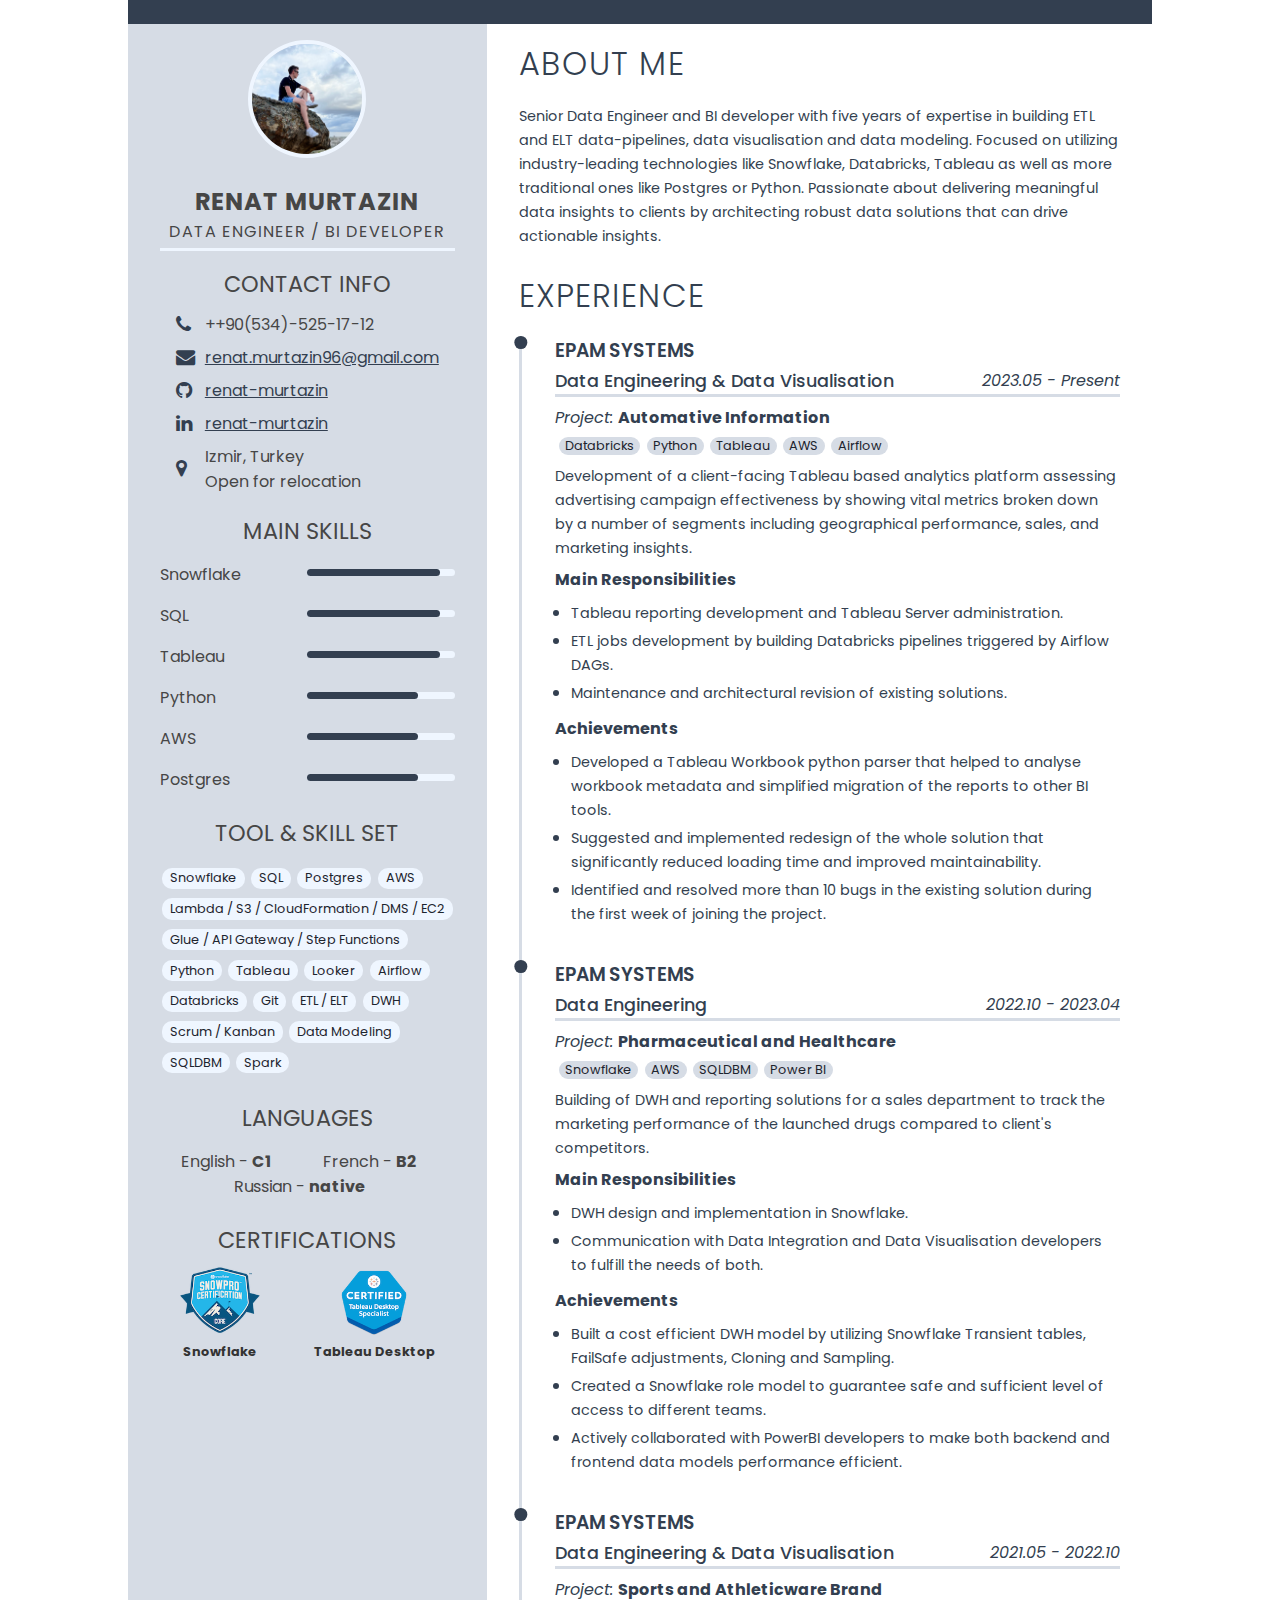
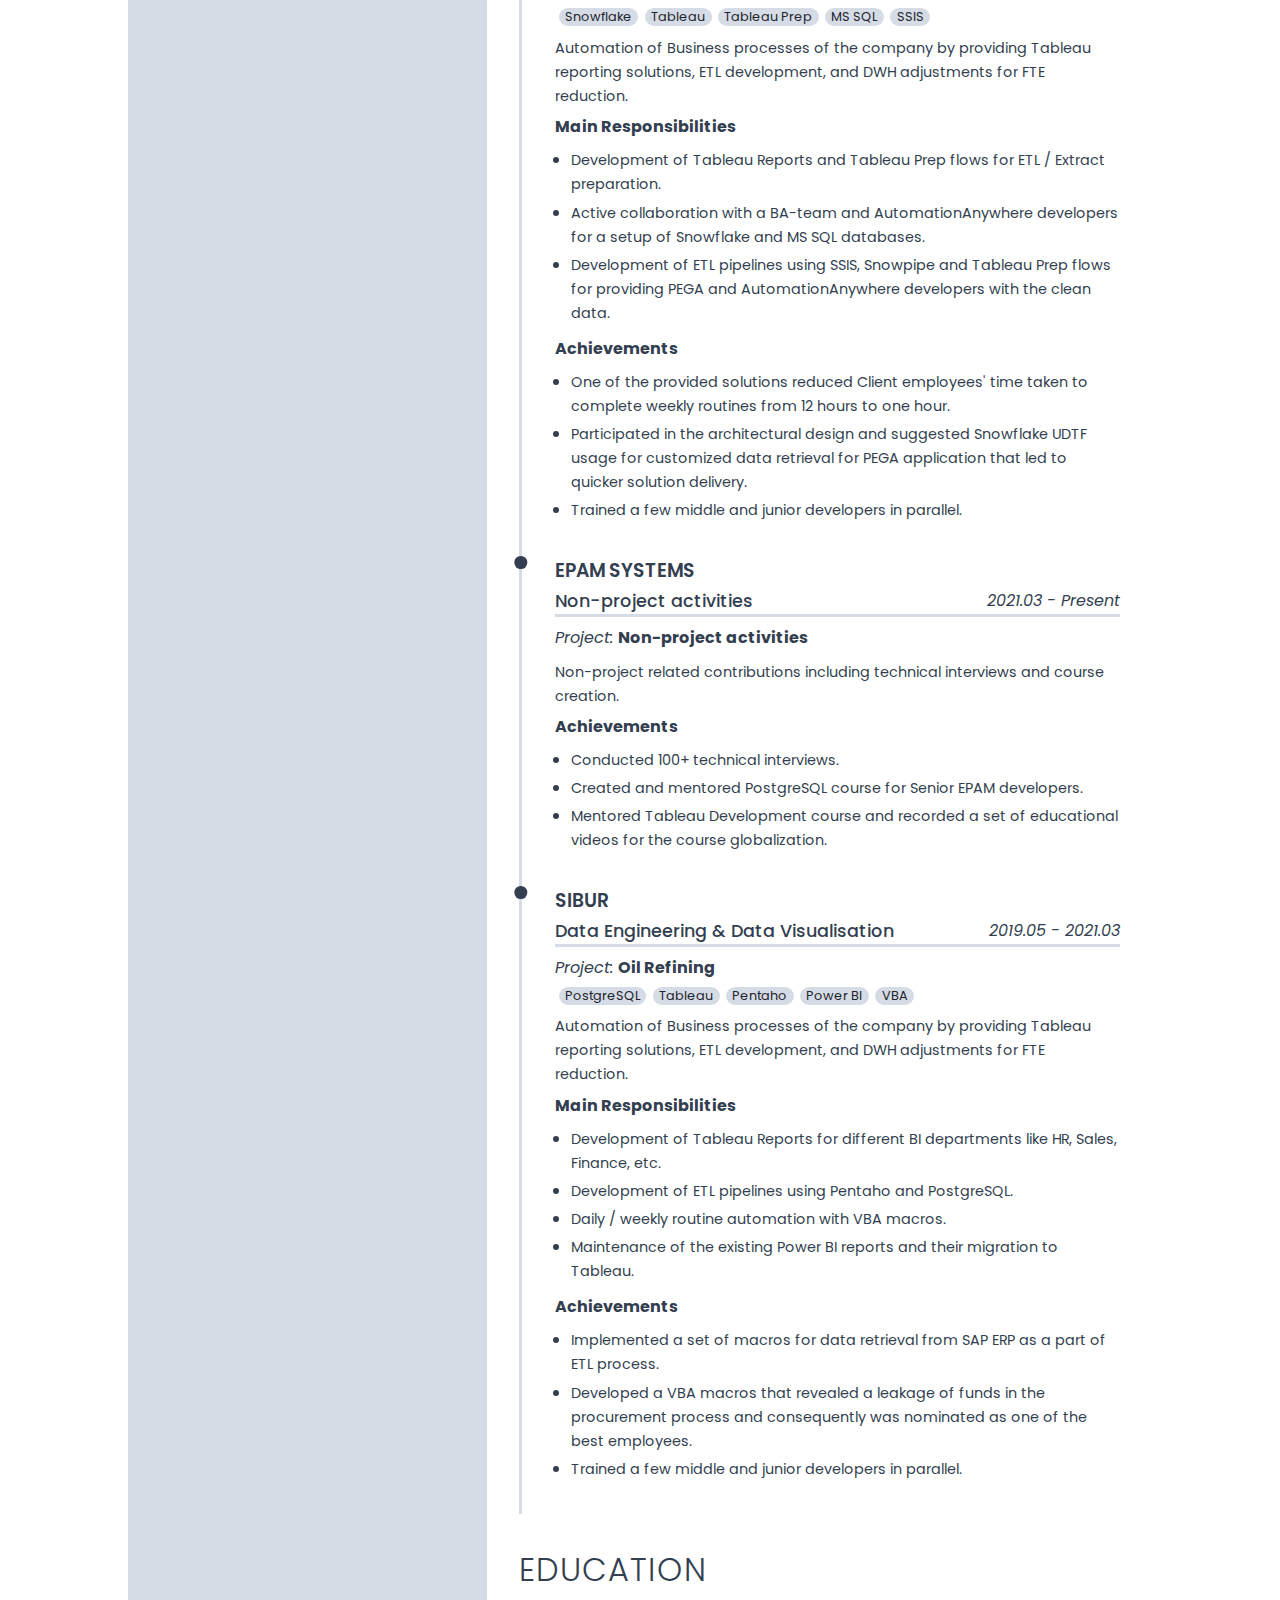
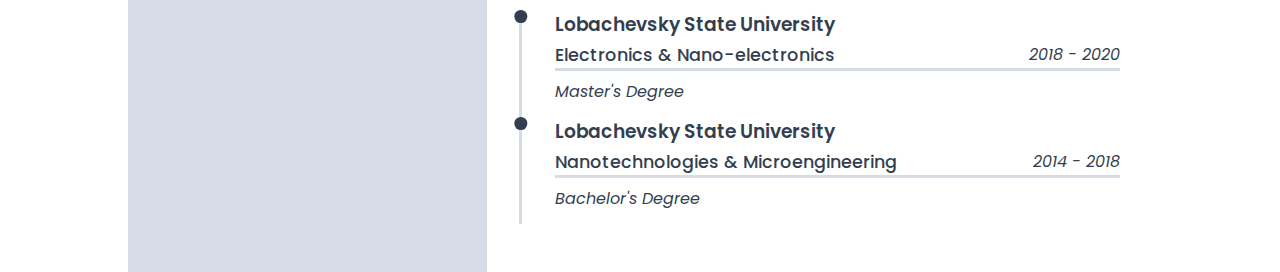
==== commit f9e34779: "Remove export button" ====
--- a/index.html
+++ b/index.html
@@ -17,11 +17,11 @@
 
 <body>
     <header class="header-line">
-        <div class="export">
+        <!-- <div class="export">
             <div class="btn" id="saveButton">
                 <img src="/img/export.png" alt="Export to PDF">
             </div>
-        </div>
+        </div> -->
     </header>
 
     <main class="main-content">
--- a/style.css
+++ b/style.css
@@ -418,6 +418,19 @@
     }
 }
 
+@media print {
+
+    @page {
+        size: 210mm 297mm;
+        margin: 5 5;
+    }
+
+    .left-content,
+    .left-section {
+        width: 85mm;
+    }
+}
+
 /* @media print {
 
     @page {
